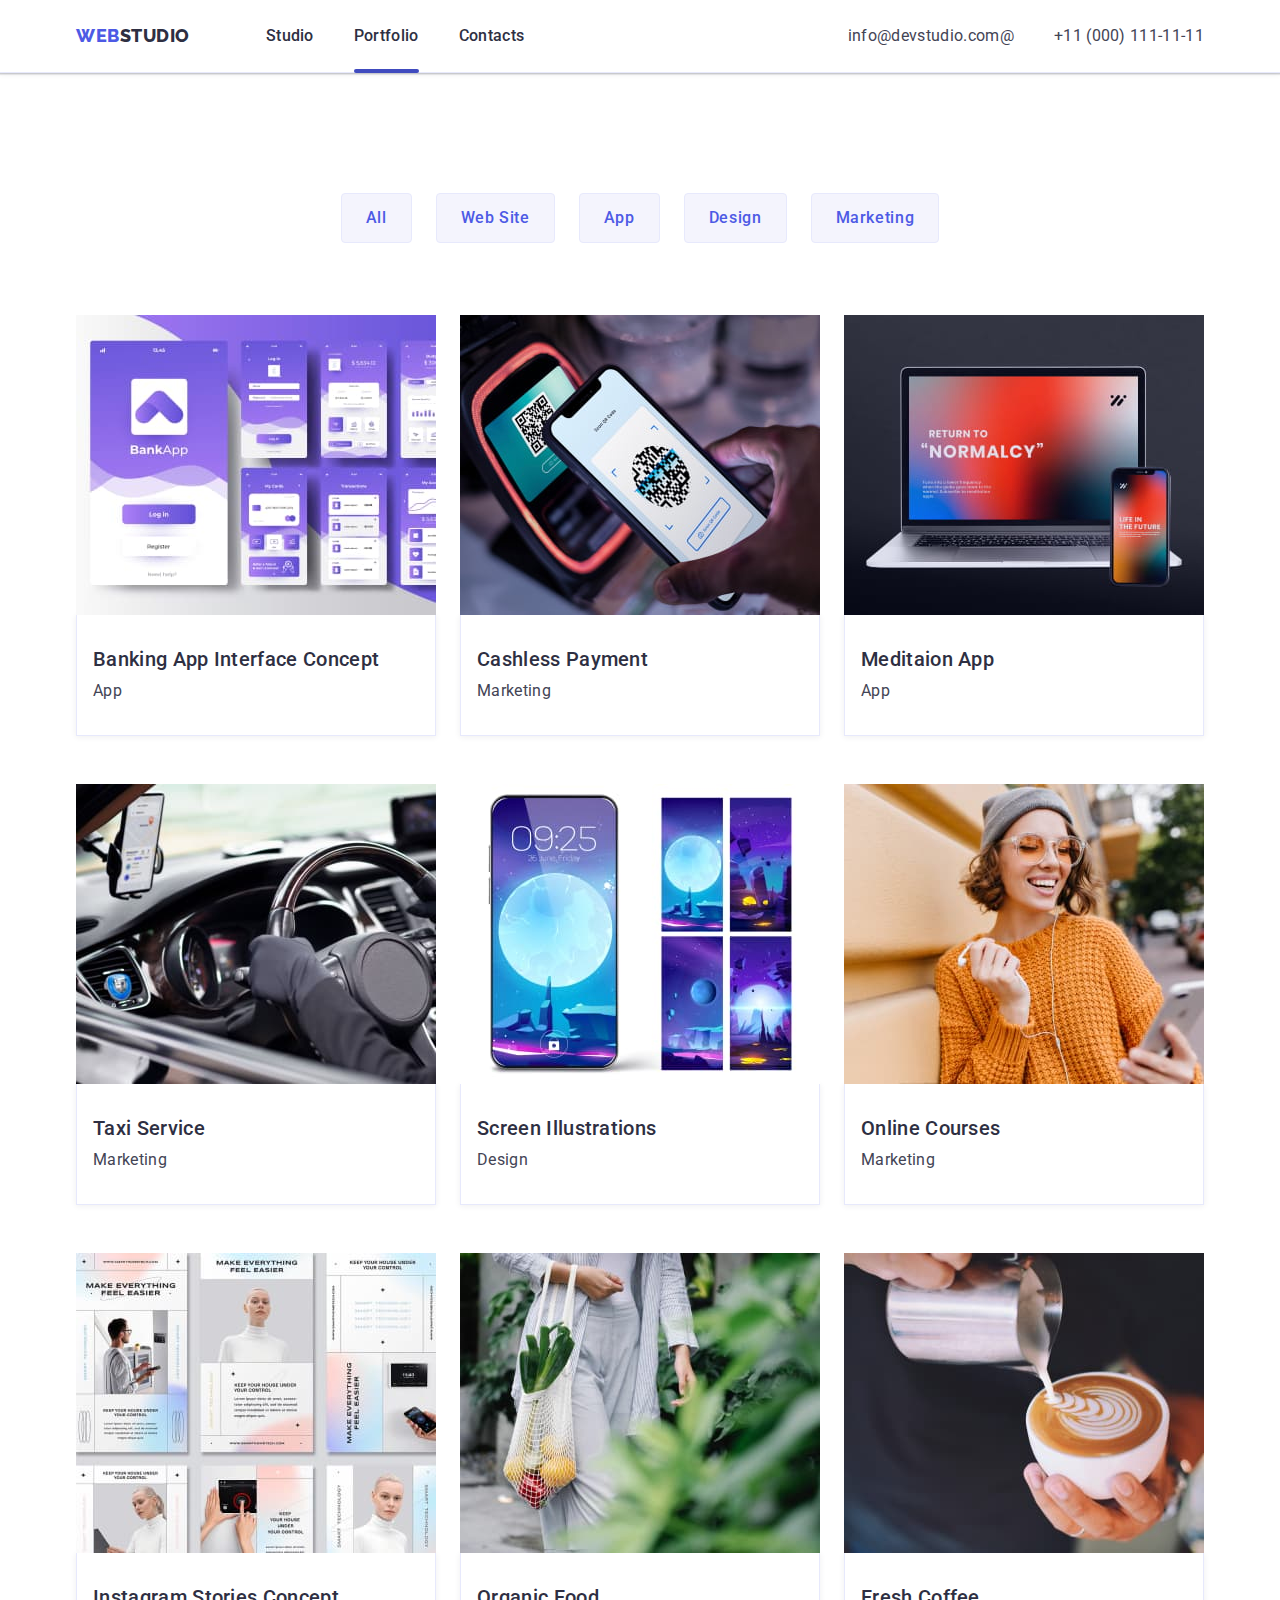
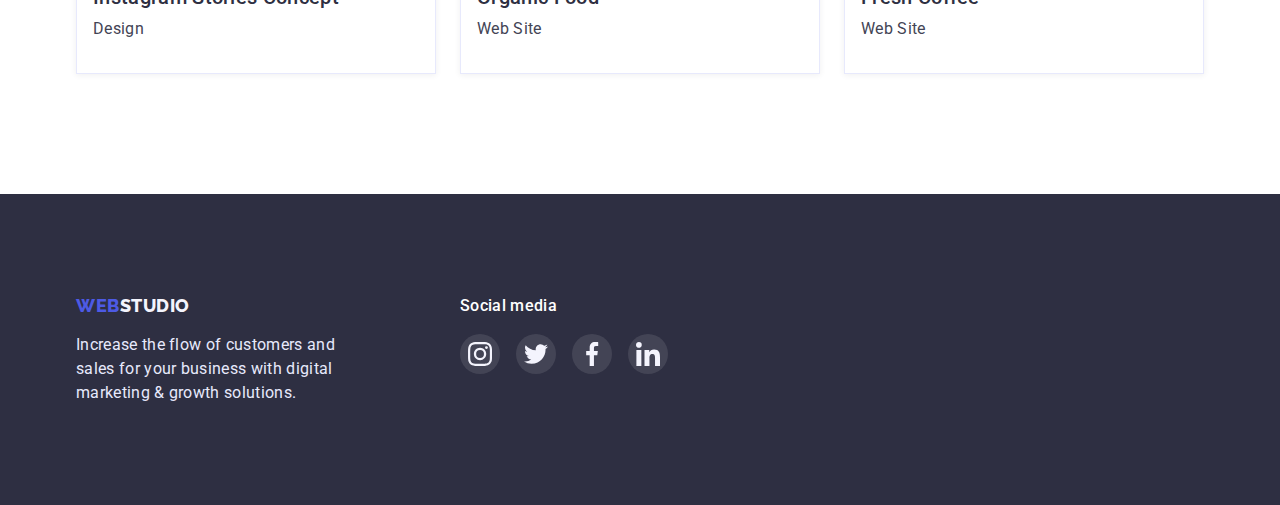
==== portfolio.html @ 5c41c697 "Initial commit" ====
<!DOCTYPE html>
<html lang="en">
<head>
    <meta charset="UTF-8">
    <meta http-equiv="X-UA-Compatible" content="IE=edge">
    <meta name="viewport" content="width=device-width, initial-scale=1.0">
    <title>Portfolio</title>
    <link rel="stylesheet" href="https://cdn.jsdelivr.net/npm/modern-normalize@1.1.0/modern-normalize.min.css">
    
    <link rel="preconnect" href="https://fonts.googleapis.com">
    <link rel="preconnect" href="https://fonts.gstatic.com" crossorigin>
    <link href="https://fonts.googleapis.com/css2?family=Raleway:wght@800&family=Roboto:wght@400;500;700;900&display=swap" rel="stylesheet">
    <link rel="stylesheet" href="./css/styles.css">
</head>
<body>
        <!-- =========header========= -->
        <header class="page-header portfolio-header">
            <div class="container  page-header-container">
              <a class="logo link" href="./index.html"><span class="span-logo">WEB</span>STUDIO</a>
              <nav class="nav">
                <ul class="menu list menu-list">
                  <li class="menu-item">
                    <a class="menu-link link" href="./index.html">Studio</a>
                  </li>
                  <li class="menu-item">
                    <a class="menu-link active-link link" href="./portfolio.html">Portfolio</a>
                  </li>
                  <li class="menu-item">
                    <a class="menu-link link" href="#">Contacts</a>
                  </li>
                </ul>
              </nav>
              <div class="contact-phone-email">
                <address class="address">
                  <ul class="contacts-list list">
                    <li class="contacts-item">
                      <a class="contact-phone-number link" href="mailto:info@devstudio.com@">info@devstudio.com@</a>
                    </li>
                    <li class="contacts-item">
                      <a class="contact-email-adress link" href="tel:110001111111">+11 (000) 111-11-11</a>
                    </li>
                  </ul>
                </address>
              </div>
            </div>
        </header>
        <!-- =========main-section========= -->
    <main>
        <section class="portfolio section">
            <div class="container">
                <h1 class="visually-hidden">Filter btn Active</h1>
                <ul class="portfolio-list-btn list">
                    <li class="portfolio-item-btn">
                        <button class="portfolio-btn" type="button">All</button>
                    </li>
                    <li class="portfolio-item-btn">
                        <button class="portfolio-btn" type="button">Web Site</button>   
                    </li>
                    <li class="portfolio-item-btn">
                        <button class="portfolio-btn" type="button">App</button>
                    </li>
                    <li class="portfolio-item-btn">
                        <button class="portfolio-btn" type="button">Design</button>
                    </li>
                    <li class="portfolio-item-btn">
                        <button  class="portfolio-btn" type="button">Marketing</button>
                    </li>
                </ul>
        <!--=========portfolio-list========= -->
                <ul class="portfolio-list-img list">
                    <li class="portfolio-item-img">
                        <a class="portfolio-link-img link" href="#">
                          <div class="portfolio-overlay-img">
                            <img class="portfolio-img" src="./images/rows-img/banking-app.jpg" alt="Banking application interface concept in light purple tones.">
                            <p class="overlay-portfolio">Lorem, ipsum dolor sit amet consectetur adipisicing elit. Expedita, suscipit!</p>
                          </div>
                            <div class="portfolio-title-text">
                                <h2 class="portfolio-title">Banking App Interface Concept</h2>
                                <p class="portfolio-text">App</p>
                            </div>
                        </a>
                    </li>
                    <li class="portfolio-item-img">
                        <a class="portfolio-link-img link" href="#">
                          <div class="portfolio-overlay-img">
                            <img class="portfolio-img" src="./images/rows-img/cashless-payment.jpg" alt="A person makes a non-cash payment">
                            <p class="overlay-portfolio">Lorem, ipsum dolor sit amet consectetur adipisicing elit. Expedita, suscipit!</p>
                          </div>
                            <div class="portfolio-title-text">
                                <h2 class="portfolio-title">Cashless Payment</h2>
                                <p class="portfolio-text">Marketing</p>
                            </div>
                        </a>
                    </li>
                    <li class="portfolio-item-img">
                        <a class="portfolio-link-img link" href="#">
                          <div class="portfolio-overlay-img">
                            <img class="portfolio-img" src="./images/rows-img/meditaion-app.jpg" alt="Meditation program page">
                            <p class="overlay-portfolio">Lorem, ipsum dolor sit amet consectetur adipisicing elit. Expedita, suscipit!</p>
                          </div>
                            <div class="portfolio-title-text">
                                <h2 class="portfolio-title">Meditaion App</h2>
                                <p class="portfolio-text">App</p>
                            </div>
                        </a>
                    </li>
                    <li class="portfolio-item-img">
                        <a class="portfolio-link-img link" href="#">
                          <div class="portfolio-overlay-img">
                            <img class="portfolio-img" src="./images/rows-img/taxi-service.jpg" alt="Interior of a taxi service car">
                            <p class="overlay-portfolio">Lorem, ipsum dolor sit amet consectetur adipisicing elit. Expedita, suscipit!</p>
                          </div>
                            <div class="portfolio-title-text">
                                <h2 class="portfolio-title">Taxi Service</h2>
                                <p class="portfolio-text">Marketing</p>
                            </div>
                        </a>
                    </li>
                    <li class="portfolio-item-img">
                        <a class="portfolio-link-img link" href="#">
                          <div class="portfolio-overlay-img">
                            <img class="portfolio-img" src="./images/rows-img/screen-illustrations.jpg" alt="Background for smartphone">
                            <p class="overlay-portfolio">Lorem ipsum dolor sit amet, consectetur adipisicing elit. Mollitia, voluptates.</p>
                          </div>
                            <div class="portfolio-title-text">
                                <h2 class="portfolio-title">Screen Illustrations</h2>
                                <p class="portfolio-text">Design</p>
                            </div>
                        </a>
                    </li>
                    <li class="portfolio-item-img">
                        <a class="portfolio-link-img link" href="#">
                          <div class="portfolio-overlay-img">
                            <img class="portfolio-img" src="./images/rows-img/online-courses.jpg" alt="A woman attends online courses while walking in the city">
                            <p class="overlay-portfolio">Lorem, ipsum dolor sit amet consectetur adipisicing elit. Expedita, suscipit!</p>
                          </div>
                            <div class="portfolio-title-text">
                                <h2 class="portfolio-title">Online Courses</h2>
                                <p class="portfolio-text">Marketing</p>
                            </div>
                        </a>
                    </li>
                    <li class="portfolio-item-img">
                        <a class="portfolio-link-img link" href="#">
                          <div class="portfolio-overlay-img">
                            <img class="portfolio-img" src="./images/rows-img/instagram-stories.jpg" alt="The concept of Instagram stories in light colors.">
                            <p class="overlay-portfolio">Lorem, ipsum dolor sit amet consectetur adipisicing elit. Expedita, suscipit!</p>
                          </div>
                            <div class="portfolio-title-text">
                                <h2 class="portfolio-title">Instagram Stories Concept</h2>
                                <p class="portfolio-text">Design</p>
                            </div>
                        </a>
                    </li>
                    <li class="portfolio-item-img">
                        <a class="portfolio-link-img link" href="#">
                          <div class="portfolio-overlay-img">
                            <img class="portfolio-img" src="./images/rows-img/organic-food.jpg" alt="Organic products such as lemon, pepper, celery">
                            <p class="overlay-portfolio">Lorem, ipsum dolor sit amet consectetur adipisicing elit. Expedita, suscipit!</p>
                          </div>
                            <div class="portfolio-title-text">
                                <h2 class="portfolio-title">Organic Food</h2>
                                <p class="portfolio-text">Web Site</p>
                            </div>
                        </a>
                    </li>
                    <li class="portfolio-item-img">
                        <a class="portfolio-link-img link" href="#">
                          <div class="portfolio-overlay-img">
                            <img class="portfolio-img" src="./images/rows-img/fresh-coffee.jpg" alt="The establishment serves fresh coffee with a picture">
                            <p class="overlay-portfolio">Lorem, ipsum dolor sit amet consectetur adipisicing elit. Expedita, suscipit!</p>
                          </div>
                            <div class="portfolio-title-text">
                              <h2 class="portfolio-title">Fresh Coffee</h2>
                              <p class="portfolio-text">Web Site</p>
                           </div>
                        </a>
                    </li>
                </ul>
            </div>
        </section>
    </main>
        <!-- =========footer========= -->
        <footer class="page-footer">
            <div class="page-footer-container container">
                <div class="footer-text-logo">
                  <a class="logo-footer-link logo link" href="./index.html"><span class="span-logo">WEB</span>STUDIO</a>
                  <p class="footer-text">Increase the flow of customers and sales for your business with digital marketing & growth solutions.</p>
                </div>
                <div class="footer-media">
                  <p class="footer-text-media">Social media</p>
                  <ul class="footer-list-media list">
                    <li class="footer-media-icon">
                      <a class="link footer-link-svg" href="">
                        <svg class="footer-svg">
                          <use class="use-icon" href="./images/icons.svg#icon-instagram"></use>
                        </svg>
                      </a>
                    </li>
                    <li class="footer-media-icon">
                      <a class="link footer-link-svg" href="">
                        <svg class="footer-svg">
                          <use href="./images/icons.svg#icon-twitter"></use>
                        </svg>
                      </a>
                    </li>
                    <li class="footer-media-icon">
                      <a class="link footer-link-svg" href="">
                        <svg class="footer-svg">
                          <use href="./images/icons.svg#icon-facebook"></use>
                        </svg>
                      </a>
                    </li>
                    <li class="footer-media-icon">
                      <a class="link footer-link-svg" href="">
                        <svg class="footer-svg">
                          <use href="./images/icons.svg#icon-linkedin"></use>
                        </svg>
                      </a>
                    </li>
                  </ul>
                </div>
              </div>
          </footer>
</body>
</html>
---- css/styles.css ----
body {
    font-family: 'Roboto', sans-serif;
    letter-spacing: 0.02em;
    color: var(--main-color);
}
:root {
    --main-color:#434455;
    --main-dark-color:#2E2F42;
    --main-light-color:#F4F4FD;
    --color-hover-effect:#404BBF;
    --main-blue-color: #4D5AE5;
    --main-white-color: #FFFFFF;
    --main-silvery-color: #E7E9FC;
    --mini-gray-text: #8E8F99;
    --transition: 250ms cubic-bezier(0.4, 0, 0.2, 1);
}
/* =========General========= */
/* =========General========= */
h1,h2,h3,h4,p {
    margin-top: 0;
    margin-bottom: 0;
}
ul {
    margin-top: 0;
    margin-bottom: 0;
    padding-left: 0;
}
img {
    display: block;
    max-width: 100%;
    height: auto;
}
button {
    cursor: pointer;
}

.list {
    list-style: none;
}
.link {
    text-decoration: none;
}
.container {
    width: 1158px;
    margin-left: auto;
    margin-right: auto;
    padding-left: 15px;
    padding-right: 15px;
}
.visually-hidden {
    position: absolute;
    width: 1px;
    height: 1px;
    margin: -1px;
    border: 0;
    padding: 0;
    
    white-space: nowrap;
    clip-path: inset(100%);
    clip: rect(0 0 0 0);
    overflow: hidden;
}
.section {
    padding-top: 120px;
    padding-bottom: 120px;
}
.social-networks {
    display: inline-block;
    width: 16px;
    height: 16px;
}
/* =========header-section========= */
.page-header {
    align-items: center;
    padding-top: 24px;
    padding-bottom: 24px;
    border-bottom: 1px solid var(--main-silvery-color);
}
.portfolio-header {
    box-shadow: 0px 2px 1px rgba(46, 47, 66, 0.08), 0px 1px 1px rgba(46, 47, 66, 0.16), 0px 1px 6px rgba(46, 47, 66, 0.08);
}
.page-header-container {
    display: flex;
}
.menu-list {
    display: flex;
    gap: 40px;  
}
.contacts-list {
    display: flex;
    gap: 40px;
}

.logo {
    font-family: 'Raleway', sans-serif;
    font-weight: 800;
    font-size: 18px;
    line-height: 1.3;
    letter-spacing: 0.03em;
    text-transform: uppercase;
    color: var(--main-dark-color);
    margin-right: 76px;
}
.span-logo {
    color: var(--main-blue-color);
}
.menu-link {
    font-weight: 500;
    font-size: 16px;
    line-height: 1.5;
    color: var(--main-dark-color);
    transition: color var(--transition);
    position: relative;
}
.menu-link:hover,
.menu-link:focus {
    color: var(--color-hover-effect);
}

/* =========contacts-number========= */
/* =========contacts-email========= */
.contact-phone-email {
    margin-left: auto;
}
.contact-phone-number {
    font-style: normal;
    font-size: 16px;
    line-height: 1.5;
    color: var(--main-color);
    transition: color var(--transition);
}
.contact-phone-number:hover,
.contact-phone-number:focus {
    color: var(--color-hover-effect);
}

.contact-email-adress {
    font-style: normal;
    font-size: 16px;
    line-height: 1.5;
    color: var(--main-color);
    transition: color var(--transition);
}
.contact-email-adress:hover,
.contact-email-adress:focus {
    color: var(--color-hover-effect);
}
.active-link::after {
    content: "";
    position: absolute;
    display: block;
    top: 43px;
    width: 100%;
    height: 4px;
    background-color: var(--color-hover-effect);
    border-radius: 2px;
}
/* =========hero-section========= */
.hero {
    max-width: 1440px;
    background-color: rgba(46, 47, 66, 0.7);
    text-align: center;
    padding-top: 188px;
    padding-bottom: 188px;
    background-image: linear-gradient(rgba(46, 47, 66, 0.7), rgba(46, 47, 66, 0.7)), url("../images/hero/people-office\ .jpg");
    background-repeat: no-repeat;
    background-size: cover;
    margin: 0 auto;
}
.main-title {
    font-weight: 700;
    font-size: 56px;
    line-height: 1.07;
    color: var(--main-white-color);
    margin-bottom: 48px;
}
.main-button {
    font-weight: 500;
    font-size: 16px;
    line-height: 1.5;
    letter-spacing: 0.04em;
    color: var(--main-white-color);
    background: var(--main-blue-color);
    
    padding-top: 16px;
    padding-bottom: 16px;
    padding-right: 32px;
    padding-left: 32px;

    border-radius: 4px;
    border: none;

    transition: background-color var(--transition) ;
}
.main-button:hover,
.main-button:focus {
    background-color: var(--color-hover-effect);
}

/* =========goal-section========= */
.goal-list {
    display: flex;
    flex-wrap: wrap;
    gap: 24px;
}
.goal-item {
    flex-basis: calc((100% - 72px) / 4);
}
.goal-icon {
    background-color: var(--main-light-color);
    padding-top: 24px;
    padding-bottom: 24px;
    padding-right: 100px;
    padding-left: 100px;
    margin-bottom: 8px;
    border-radius: 4px;
}
.goal-svg {
    width: 64px;
    height: 64px;
}
.goal-title {
    font-weight: 500;
    font-size: 20px;
    line-height: 1.2;
    color: var(--main-dark-color);
    margin-bottom: 8px;
}
.goal-text {
    font-size: 16px;
    line-height: 1.5;
}
/* =========services-section========= */
.services {
    text-align: center;
    padding-top: 0;
}
.services-title {
    font-weight: 700;
    font-size: 36px;
    line-height: 1.1;
    color: var(--main-dark-color);
    margin-bottom: 72px;
}
.services-list {
    display: flex;
    justify-content: space-between;
}
.services-item {
    flex-basis: calc((100% - 48px) / 3);
    border: 1px solid var(--main-silvery-color);
}   

/* =========team-section========= */
.team {
    text-align: center;
    background: var(--main-light-color);
}
.team-title {
    font-weight: 700;
    font-size: 36px;
    line-height: 40px;
    color: var(--main-dark-color);
    margin-bottom: 72px;
}
.team-list {
    display: flex;
    flex-wrap: wrap;
    gap: 24px;
}
.team-item {
    box-shadow: 0px 1px 6px rgba(46, 47, 66, 0.08), 0px 1px 1px rgba(46, 47, 66, 0.16), 0px 2px 1px rgba(46, 47, 66, 0.08);
    border-radius: 0px 0px 4px 4px;
    background: var(--main-white-color);
    flex-basis: calc((100% - 72px) / 4);
}
.team-name-text {
    padding: 32px 16px;
}
.team-name {
    font-weight: 500;
    font-size: 20px;
    line-height: 1.2;
    color: var(--main-dark-color);
    margin-bottom: 8px;
}
.team-text {
    font-size: 16px;
    line-height: 1.5;
    color: var(--main-color);
    margin-bottom: 8px;
}
.team-list-icon {
    display: flex;
    column-gap: 24px;
}
.link-svg {
    display: flex;
    background: #4D5AE5;
    width: 40px;
    height: 40px;
    border-radius: 50%;
    justify-content: center;
    align-items: center;

    transition: background-color var(--transition);
}
.link-svg:hover,
.link-svg:focus {
    background-color: var(--color-hover-effect)
}
/* =========customers-section========= */
.customers-title {
    font-weight: 700;
    font-size: 36px;
    line-height: 1.1;
    text-align: center;
    color: var(--main-dark-color);
    margin-bottom: 72px;
}
.customers-list {
    display: flex;
    gap: 24px;    
}
.customers-svg {
    width: 102px;
    height: 56px;
    fill: currentColor;   
}
.customers-link {
    border: 1px solid #8E8F99;
    border-radius: 4px;
    display: flex;
    justify-content: center;
    align-items: center;
    width: 168px;
    height: 88px; 
    color: #8E8F99 ;

    transition: border-color var(--transition);
    transition: color var(--transition);
}

.customers-link:hover,
.customers-link:focus {
    border-color: var(--color-hover-effect);
    color: var(--color-hover-effect);
}
/* =========customers-section========= */

/* =========footer========= */
.page-footer-container {
    display: flex;
}
.page-footer {
    background: var(--main-dark-color);
    color: var(--main-light-color);
    padding-top: 100px;
    padding-bottom: 100px;
}
.logo-footer-link {
    display: inline-block;
    color: var(--main-light-color);
    margin-bottom: 16px;
}
.footer-text-logo {
    max-width: 264px;
}
.footer-text {
    font-size: 16px;
    line-height: 1.5;
    color: var(--main-silvery-color);
}
.footer-media {
    margin-left: 120px;
}
.footer-text-media {
font-weight: 500;
font-size: 16px;
line-height: 1.5;
color: var(--main-white-color);
margin-bottom: 16px;
}
.footer-list-media {
    display: flex;
    gap: 16px;
}
.footer-svg {
    width: 24px;
    height: 24px;
}
.footer-link-svg {
    display: flex;
    background: rgba(255, 255, 255, 0.1);
    width: 40px;
    height: 40px;
    border-radius: 50%;
    justify-content: center;
    align-items: center;

    transition: background-color var(--transition);
}
.footer-link-svg:hover,
.footer-link-svg:focus {
    background-color: #31D0AA;
}

.footer-subscribe {
    margin-left: 80px;
}
.footer-subscribe-text {
    display: block;
    font-weight: 500;
    font-size: 16px;
    line-height: 1.5;
    color: var(--main-white-color);
    margin-bottom: 16px;
}
.footer-wrapper {
    display: flex;
    align-items: center;
    gap: 24px;
}
.subscribe-email-user {
    border: 1px solid rgba(255, 255, 255, 0.3);
    filter: drop-shadow(0px 4px 4px rgba(0, 0, 0, 0.15));
    background-color: transparent;
    border-radius: 4px;
    padding: 8px 0 8px 16px;
    height: 40px;
    width: 264px;
    color: var(--main-white-color);
}
.subscribe-btn {
    display: flex;
    flex-direction: row;
    justify-content: center;
    align-self: end;
    max-height: 40px;
    gap: 16px;
    padding: 8px 24px;
    background: var(--main-blue-color);
    border-color: var(--main-blue-color);
    border-radius: 4px;
    color: var(--main-white-color);
    transition: background-color var(--transition), box-shadow var(--transition), border-color var(--transition);
}
.subscribe-btn:is(:hover, :focus) {
    background-color: var(--color-hover-effect);
    box-shadow: 0px 4px 4px rgb(0 0 0 / 15%);
    border-color: var(--color-hover-effect);
}
.subscribe-svg {
    height: 24px;
    width: 24px;
    fill: var(--main-white-color);
}
/* //=========footer=========// */

/* =========porfolio-section========= */
/* =========porfolio-section-btn========= */
.portfolio-list-btn {
    margin-bottom: 72px;
    display: flex;
    justify-content: center;
    gap: 24px;
}
.portfolio-btn {
    font-family: 'Roboto', sans-serif;
    font-weight: 500;
    font-size: 16px;
    line-height: 1.5;
    letter-spacing: 0.04em;
    color: var(--main-blue-color);
    padding: 12px 24px;
    background: var(--main-light-color);
    border: 1px solid var(--main-silvery-color);
    border-radius: 4px;  
    
    transition: backgraund-color var(--transition), color var(--transition),
    box-shadow var(--transition), border-radius var(--transition), border var(--transition);
}
.portfolio-btn:hover,
.portfolio-btn:focus {
    background-color: var(--color-hover-effect);
    color: var(--main-white-color);
    box-shadow: 0px 3px 1px rgba(0, 0, 0, 0.1), 0px 2px 1px rgba(0, 0, 0, 0.08), 0px 2px 2px rgba(0, 0, 0, 0.12);
    border-radius: 4px;
    border: 1px solid var(--color-hover-effect);
}

/* =========porfolio-img========= */
.portfolio-list-img {
    display: flex;
    flex-wrap: wrap;
    column-gap: 24px;
    row-gap: 48px;
}
.portfolio-item-img {
    flex-basis: calc((100% - 48px) / 3);
}
.portfolio-link-img {
    display: block;
    transition: box-shadow var(--transition);
}
.portfolio-link-img:hover,
.portfolio-link-img:focus {
    box-shadow: 0px 1px 6px rgba(46, 47, 66, 0.08), 0px 1px 1px rgba(46, 47, 66, 0.16), 0px 2px 1px rgba(46, 47, 66, 0.08);
 }
.portfolio-title-text {
    border: 1px solid var(--main-silvery-color);
    padding: 32px 16px;
    border-top: none;
    box-shadow: 0px 1px 6px rgba(46, 47, 66, 0.08);
}
.portfolio-title {
    font-weight: 500;
    font-size: 20px;
    line-height: 1.2;
    color: var(--main-dark-color);
    margin-bottom: 8px;
}
.portfolio-text {
    font-weight: 400;
    font-size: 16px;
    line-height: 1.5; 
    color: var(--main-color);
}
.portfolio-overlay-img {
    position: relative;
    overflow: hidden;
}
.overlay-portfolio { 
    font-weight: 400;
    font-size: 16px;
    line-height: 1.5;
    color: var(--main-light-color);
    background-color: var(--main-blue-color);

    position: absolute;
    left: 0;
    top: 0;
    width: 100%;
    height: 100%;
    padding: 40px 32px;
    overflow: auto;
    transform: translate(0, 100%);
    transition: transform var(--transition);
}
.portfolio-link-img:hover .overlay-portfolio,
.portfolio-link-img:focus .overlay-portfolio {
    transform: translate(0, 0);
}
/* =========/porfolio-section========= */


/* =========modal-window========= */
.backdrop {
    position: fixed;
    top: 0;
    left: 0;
    z-index: 100;
    width: 100%;
    height: 100%;
    background-color: rgba(46, 47, 66, 0.4);
    transition: opacity var(--transition), visibility var(--transition);
}
.backdrop.is-hidden {
    opacity: 0;
    visibility: hidden;
    pointer-events: none;
}
.is-hidden.backdrop .modal {
    opacity: 0;
    transform: translate(-50%, -50%) scale(2);
}
.modal {
    position: absolute;
    top: 50%;
    left: 50%;
    transform: translate(-50%, -50%) scale(1);
    padding: 72px 24px 24px 24px;
    width: 408px;
    height: 576px;
    background-color: #fcfcfc;
    box-shadow: 0px 1px 1px rgb(0 0 0 / 14%), 0px 1px 3px rgb(0 0 0 / 12%), 0px 2px 1px rgb(0 0 0 / 20%);
    transition: transform var(--transition), opacity var(--transition);
}
.modal-close-btn {
    position: absolute;
    top: 24px;
    right: 24px;
    border-radius: 50%;
    height: 24px;
    width: 24px;
    border: 1px solid rgba(0, 0, 0, 0.1);
    background-color: #e7e9fc;
    display: flex;
    justify-content: center;
    align-items: center;
    transition: background-color var(--transition);
}
.modal-close-btn-svg {
    height: 8px;
    width: 8px;
    transition: fill var(--transition);
}
.modal-close-btn:hover,
.modal-close-btn:focus {
    background-color: var(--color-hover-effect);
}
.modal-close-btn:hover .modal-close-btn-svg,
.modal-close-btn:focus .modal-close-btn-svg {
    fill: var(--main-white-color);
}
.modal-form {
    display: flex;
    flex-direction: column;
}
.modal-title {
    font-family: "Roboto";
    font-style: normal;
    font-weight: 500;
    font-size: 16px;
    line-height: 1.5;
    text-align: center;
    color: var(--main-dark-color);
    margin-bottom: 16px;
}
.modal-label {
    display: block;
    margin-bottom: 8px;
}
.label-title {
    display: block;
    font-size: 12px;
    line-height: calc(16 / 12);
    letter-spacing: 0.04em;
    color: var(--mini-gray-text);
    margin-bottom: 4px;
}
.modal-input-wrapper {
    position: relative;
}
.modal-input {
    width: 100%;
    padding-left: 38px;
    padding-top: 8px;
    padding-bottom: 8px;
    border: 1px solid rgba(33, 33, 33, 0.2);
    border-radius: 4px;
    outline: none;
    transition: border-color var(--transition);
}
.modal-input:focus {
    border-color: var(--main-blue-color);
}
.modal-input-svg {
    position: absolute;
    top: 50%;
    left: 16px;
    transform: translateY(-50%);
    width: 18px;
    height: 18px;
    fill: var(--main-dark-color);
    transition: fill var(--transition);
}
.modal-input:focus + .modal-input-svg {
    fill: var(--main-blue-color)
}
.modal-label-comment {
    display: block;
    margin-bottom: 16px;
}
.user-message {
    width: 360px;
    height: 120px;
    resize: none;
    border: 1px solid rgba(33, 33, 33, 0.2);
    border-radius: 4px;
    padding: 8px 16px;
    outline: none;
    transition: border-color var(--transition);
}
.user-message:focus {
    border-color: var(--main-blue-color);
}
.visually-hidden {
    position: absolute;
    white-space: nowrap;
    width: 1px;
    height: 1px;
    overflow: hidden;
    border: 0;
    padding: 0;
    clip: rect(0 0 0 0);
    clip-path: inset(50%);
    margin: -1px;
}
.label-check {
    position: relative;
    display: flex;
    justify-content: center;
    margin-bottom: 24px;
    font-size: 12px;
    line-height: 16px;
    letter-spacing: 0.04em;
    color: #757575;
}
.label-check::before {
    content: "";
    position: absolute;
    left: 0;
    top: 0;
    background-image: url(../images/vector.svg);
    background-position: 50% 50%;
    background-repeat: no-repeat;
    background-size: 10px 8px;
    height: 16px;
    width: 16px;
    border: 1.25px solid var(--main-dark-color);
    border-radius: 2px;
    transition: background-color var(--transition);
}
.modal-check:checked + .label-check::before {
    border: 1.25px solid var(--color-hover-effect);
    background-color: var(--color-hover-effect);
}
.modal-submit-btn {
    padding: 16px 32px;
    background: var(--main-blue-color);
    border-color: var(--main-blue-color);
    border-radius: 4px;
    color: var(--main-white-color);
    min-width: 169px;
    text-align: center;
    align-self: center;
    transition: background-color var(--transition), box-shadow var(--transition);
}
.modal-submit-btn:is(:hover, :focus) {
    background-color: var(--color-hover-effect);
    box-shadow: 0px 4px 4px rgb(0 0 0 / 15%);
}
/* =========//modal-window=========// */
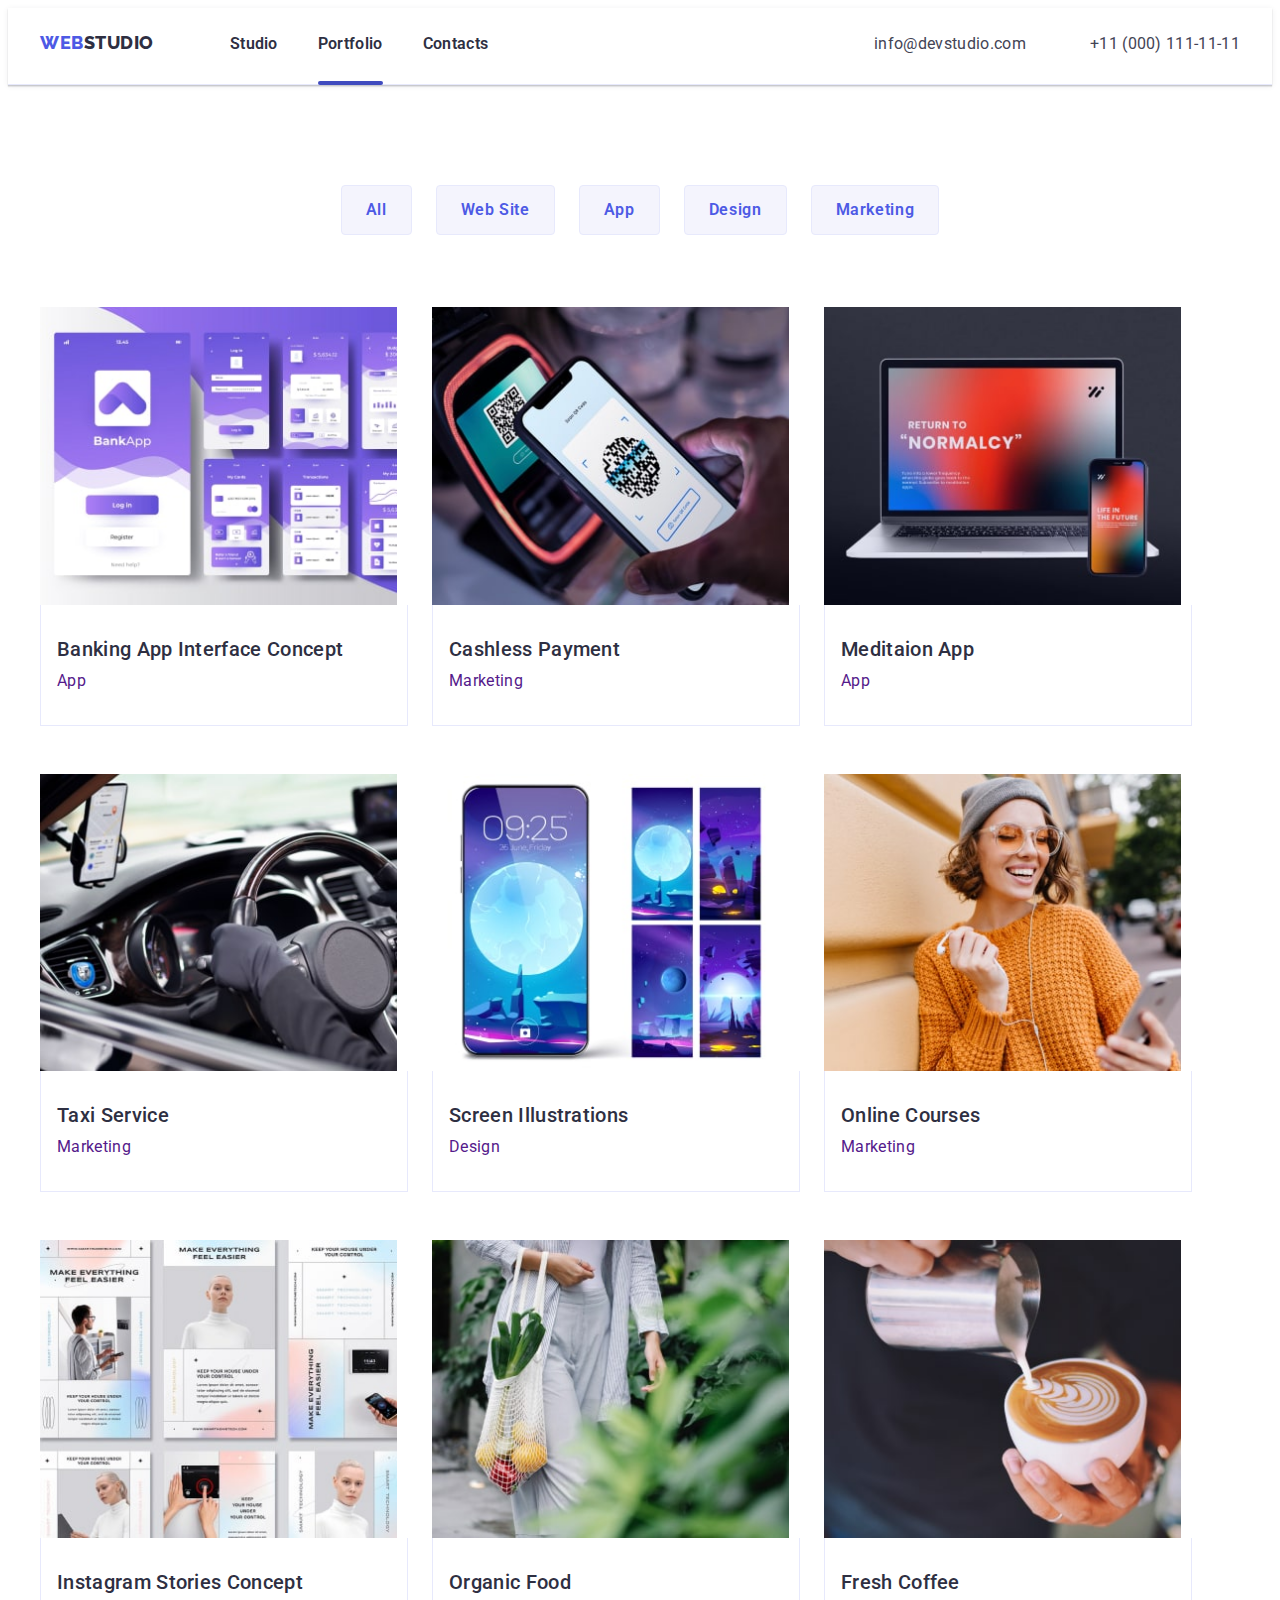
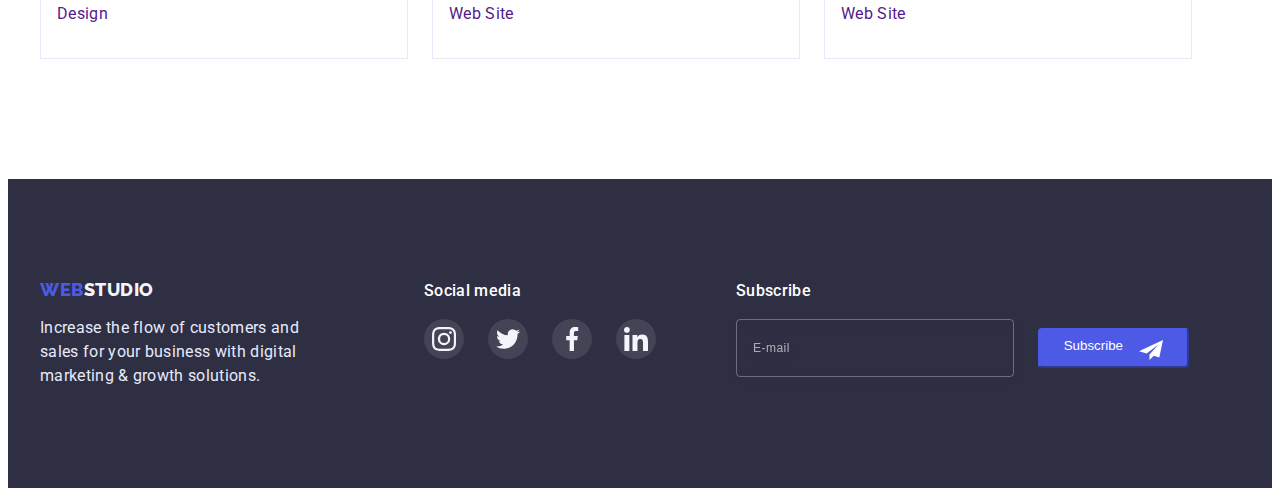
==== commit def1d195: "HW-7" ====
--- a/portfolio.html
+++ b/portfolio.html
@@ -1,226 +1,467 @@
 <!DOCTYPE html>
 <html lang="en">
-<head>
-    <meta charset="UTF-8">
-    <meta http-equiv="X-UA-Compatible" content="IE=edge">
-    <meta name="viewport" content="width=device-width, initial-scale=1.0">
+  <head>
+    <meta charset="UTF-8" />
+    <meta http-equiv="X-UA-Compatible" content="IE=edge" />
+    <meta name="viewport" content="width=device-width, initial-scale=1.0" />
     <title>Portfolio</title>
-    <link rel="stylesheet" href="https://cdn.jsdelivr.net/npm/modern-normalize@1.1.0/modern-normalize.min.css">
-    
-    <link rel="preconnect" href="https://fonts.googleapis.com">
-    <link rel="preconnect" href="https://fonts.gstatic.com" crossorigin>
-    <link href="https://fonts.googleapis.com/css2?family=Raleway:wght@800&family=Roboto:wght@400;500;700;900&display=swap" rel="stylesheet">
-    <link rel="stylesheet" href="./css/styles.css">
-</head>
-<body>
-        <!-- =========header========= -->
-        <header class="page-header portfolio-header">
-            <div class="container  page-header-container">
-              <a class="logo link" href="./index.html"><span class="span-logo">WEB</span>STUDIO</a>
-              <nav class="nav">
-                <ul class="menu list menu-list">
-                  <li class="menu-item">
-                    <a class="menu-link link" href="./index.html">Studio</a>
-                  </li>
-                  <li class="menu-item">
-                    <a class="menu-link active-link link" href="./portfolio.html">Portfolio</a>
-                  </li>
-                  <li class="menu-item">
-                    <a class="menu-link link" href="#">Contacts</a>
-                  </li>
-                </ul>
-              </nav>
-              <div class="contact-phone-email">
-                <address class="address">
-                  <ul class="contacts-list list">
-                    <li class="contacts-item">
-                      <a class="contact-phone-number link" href="mailto:info@devstudio.com@">info@devstudio.com@</a>
-                    </li>
-                    <li class="contacts-item">
-                      <a class="contact-email-adress link" href="tel:110001111111">+11 (000) 111-11-11</a>
-                    </li>
-                  </ul>
-                </address>
-              </div>
-            </div>
-        </header>
-        <!-- =========main-section========= -->
+    <link rel="preconnect" href="https://fonts.googleapis.com" />
+    <link rel="preconnect" href="https://fonts.gstatic.com" crossorigin />
+    <link
+      href="https://fonts.googleapis.com/css2?family=Raleway:wght@800&family=Roboto:wght@400;500;700;900&display=swap"
+      rel="stylesheet"
+    />
+    <link
+      rel="stylesheet"
+      href="https://cdnjs.cloudflare.com/ajax/libs/modern-normalize/1.1.0/modern-normalize.min.css"
+      integrity="sha512-wpPYUAdjBVSE4KJnH1VR1HeZfpl1ub8YT/NKx4PuQ5NmX2tKuGu6U/JRp5y+Y8XG2tV+wKQpNHVUX03MfMFn9Q=="
+      crossorigin="anonymous"
+      referrerpolicy="no-referrer"
+    />
+    <link rel="stylesheet" href="css/styles.css" />
+  </head>
+
+  <body>
+    <!-- ========================HEADER==================== -->
+
+    <header class="header">
+      <div class="container header-container">
+        <nav class="nav-menu">
+          <a href="./index.html" class="logo link"
+            ><span class="accent">Web</span>Studio</a
+          >
+          <ul class="menu list">
+            <li class="menu-item">
+              <a href="./index.html" class="menu-item-link link">Studio</a>
+            </li>
+            <li class="menu-item">
+              <a href="./portfolio.html" class="menu-item-link active-page link"
+                >Portfolio</a
+              >
+            </li>
+            <li class="menu-item">
+              <a href="#" class="menu-item-link link">Contacts</a>
+            </li>
+          </ul>
+        </nav>
+        <!-- ========================MOBILE-MENU==================== -->
+        <div class="menu-container js-menu-container" id="mobile-menu">
+          <button
+            class="mobile-btn-modal-close js-close-menu"
+            aria-expanded="false"
+            aria-controls="mobile-menu"
+            type="button"
+          >
+            <svg class="svg-close">
+              <use href="./images/icons.svg#icon-close"></use>
+            </svg>
+          </button>
+          <div class="mobile-menu-window">
+            <ul class="mobile-menu-list list">
+              <li class="menu-item">
+                <a
+                  href="./index.html"
+                  class="mobile-menu-item-link  link"
+                  >Studio</a
+                >
+              </li>
+              <li class="menu-item">
+                <a href="./portfolio.html" class="mobile-menu-item-link mobile-active-pages link"
+                  >Portfolio</a
+                >
+              </li>
+              <li class="menu-item">
+                <a href="#" class="mobile-menu-item-link link">Contacts</a>
+              </li>
+            </ul>
+            <address class="mobile-address">
+              <ul class="contact list">
+                <li class="contact-item">
+                  <a href="tel:+110001111111" class="contact-item-number link"
+                    >+11 (000) 111-11-11</a
+                  >
+                </li>
+                <li class="contact-item">
+                  <a
+                    href="mailto:info@devstudio.com"
+                    class="contact-item-mail link"
+                    >info@devstudio.com</a
+                  >
+                </li>
+              </ul>
+              <ul class="list mobile-list-icon">
+                <li>
+                  <a href="#" class="icon-container">
+                    <svg width="24" height="24">
+                      <use href="./images/icons.svg#icon-instagram"></use>
+                    </svg>
+                  </a>
+                </li>
+                <li>
+                  <a href="#" class="icon-container">
+                    <svg width="24" height="24">
+                      <use href="./images/icons.svg#icon-twitter"></use>
+                    </svg>
+                  </a>
+                </li>
+                <li>
+                  <a href="#" class="icon-container">
+                    <svg width="24" height="24">
+                      <use href="./images/icons.svg#icon-facebook"></use>
+                    </svg>
+                  </a>
+                </li>
+                <li>
+                  <a href="#" class="icon-container">
+                    <svg width="24" height="24">
+                      <use href="./images/icons.svg#icon-linkedin"></use>
+                    </svg>
+                  </a>
+                </li>
+              </ul>
+            </address>
+          </div>
+        </div>
+        <!-- ========================/MOBILE-MENU==================== -->
+
+        <button type="button" class="header-burger-btn js-open-menu">
+          <svg class="header-burger-btn-svg" height="32" width="32">
+            <use href="./images/icons.svg#icon-menu"></use>
+          </svg>
+        </button>
+        <address class="address">
+          <ul class="contact list">
+            <li class="contact-item">
+              <a href="mailto:info@devstudio.com" class="contact-item-link link"
+                >info@devstudio.com</a
+              >
+            </li>
+            <li class="contact-item">
+              <a href="tel:+110001111111" class="contact-item-link link"
+                >+11 (000) 111-11-11</a
+              >
+            </li>
+          </ul>
+        </address>
+      </div>
+    </header>
+    <!-- ========================/HEADER==================== -->
+
     <main>
-        <section class="portfolio section">
-            <div class="container">
-                <h1 class="visually-hidden">Filter btn Active</h1>
-                <ul class="portfolio-list-btn list">
-                    <li class="portfolio-item-btn">
-                        <button class="portfolio-btn" type="button">All</button>
-                    </li>
-                    <li class="portfolio-item-btn">
-                        <button class="portfolio-btn" type="button">Web Site</button>   
-                    </li>
-                    <li class="portfolio-item-btn">
-                        <button class="portfolio-btn" type="button">App</button>
-                    </li>
-                    <li class="portfolio-item-btn">
-                        <button class="portfolio-btn" type="button">Design</button>
-                    </li>
-                    <li class="portfolio-item-btn">
-                        <button  class="portfolio-btn" type="button">Marketing</button>
-                    </li>
-                </ul>
-        <!--=========portfolio-list========= -->
-                <ul class="portfolio-list-img list">
-                    <li class="portfolio-item-img">
-                        <a class="portfolio-link-img link" href="#">
-                          <div class="portfolio-overlay-img">
-                            <img class="portfolio-img" src="./images/rows-img/banking-app.jpg" alt="Banking application interface concept in light purple tones.">
-                            <p class="overlay-portfolio">Lorem, ipsum dolor sit amet consectetur adipisicing elit. Expedita, suscipit!</p>
-                          </div>
-                            <div class="portfolio-title-text">
-                                <h2 class="portfolio-title">Banking App Interface Concept</h2>
-                                <p class="portfolio-text">App</p>
-                            </div>
-                        </a>
-                    </li>
-                    <li class="portfolio-item-img">
-                        <a class="portfolio-link-img link" href="#">
-                          <div class="portfolio-overlay-img">
-                            <img class="portfolio-img" src="./images/rows-img/cashless-payment.jpg" alt="A person makes a non-cash payment">
-                            <p class="overlay-portfolio">Lorem, ipsum dolor sit amet consectetur adipisicing elit. Expedita, suscipit!</p>
-                          </div>
-                            <div class="portfolio-title-text">
-                                <h2 class="portfolio-title">Cashless Payment</h2>
-                                <p class="portfolio-text">Marketing</p>
-                            </div>
-                        </a>
-                    </li>
-                    <li class="portfolio-item-img">
-                        <a class="portfolio-link-img link" href="#">
-                          <div class="portfolio-overlay-img">
-                            <img class="portfolio-img" src="./images/rows-img/meditaion-app.jpg" alt="Meditation program page">
-                            <p class="overlay-portfolio">Lorem, ipsum dolor sit amet consectetur adipisicing elit. Expedita, suscipit!</p>
-                          </div>
-                            <div class="portfolio-title-text">
-                                <h2 class="portfolio-title">Meditaion App</h2>
-                                <p class="portfolio-text">App</p>
-                            </div>
-                        </a>
-                    </li>
-                    <li class="portfolio-item-img">
-                        <a class="portfolio-link-img link" href="#">
-                          <div class="portfolio-overlay-img">
-                            <img class="portfolio-img" src="./images/rows-img/taxi-service.jpg" alt="Interior of a taxi service car">
-                            <p class="overlay-portfolio">Lorem, ipsum dolor sit amet consectetur adipisicing elit. Expedita, suscipit!</p>
-                          </div>
-                            <div class="portfolio-title-text">
-                                <h2 class="portfolio-title">Taxi Service</h2>
-                                <p class="portfolio-text">Marketing</p>
-                            </div>
-                        </a>
-                    </li>
-                    <li class="portfolio-item-img">
-                        <a class="portfolio-link-img link" href="#">
-                          <div class="portfolio-overlay-img">
-                            <img class="portfolio-img" src="./images/rows-img/screen-illustrations.jpg" alt="Background for smartphone">
-                            <p class="overlay-portfolio">Lorem ipsum dolor sit amet, consectetur adipisicing elit. Mollitia, voluptates.</p>
-                          </div>
-                            <div class="portfolio-title-text">
-                                <h2 class="portfolio-title">Screen Illustrations</h2>
-                                <p class="portfolio-text">Design</p>
-                            </div>
-                        </a>
-                    </li>
-                    <li class="portfolio-item-img">
-                        <a class="portfolio-link-img link" href="#">
-                          <div class="portfolio-overlay-img">
-                            <img class="portfolio-img" src="./images/rows-img/online-courses.jpg" alt="A woman attends online courses while walking in the city">
-                            <p class="overlay-portfolio">Lorem, ipsum dolor sit amet consectetur adipisicing elit. Expedita, suscipit!</p>
-                          </div>
-                            <div class="portfolio-title-text">
-                                <h2 class="portfolio-title">Online Courses</h2>
-                                <p class="portfolio-text">Marketing</p>
-                            </div>
-                        </a>
-                    </li>
-                    <li class="portfolio-item-img">
-                        <a class="portfolio-link-img link" href="#">
-                          <div class="portfolio-overlay-img">
-                            <img class="portfolio-img" src="./images/rows-img/instagram-stories.jpg" alt="The concept of Instagram stories in light colors.">
-                            <p class="overlay-portfolio">Lorem, ipsum dolor sit amet consectetur adipisicing elit. Expedita, suscipit!</p>
-                          </div>
-                            <div class="portfolio-title-text">
-                                <h2 class="portfolio-title">Instagram Stories Concept</h2>
-                                <p class="portfolio-text">Design</p>
-                            </div>
-                        </a>
-                    </li>
-                    <li class="portfolio-item-img">
-                        <a class="portfolio-link-img link" href="#">
-                          <div class="portfolio-overlay-img">
-                            <img class="portfolio-img" src="./images/rows-img/organic-food.jpg" alt="Organic products such as lemon, pepper, celery">
-                            <p class="overlay-portfolio">Lorem, ipsum dolor sit amet consectetur adipisicing elit. Expedita, suscipit!</p>
-                          </div>
-                            <div class="portfolio-title-text">
-                                <h2 class="portfolio-title">Organic Food</h2>
-                                <p class="portfolio-text">Web Site</p>
-                            </div>
-                        </a>
-                    </li>
-                    <li class="portfolio-item-img">
-                        <a class="portfolio-link-img link" href="#">
-                          <div class="portfolio-overlay-img">
-                            <img class="portfolio-img" src="./images/rows-img/fresh-coffee.jpg" alt="The establishment serves fresh coffee with a picture">
-                            <p class="overlay-portfolio">Lorem, ipsum dolor sit amet consectetur adipisicing elit. Expedita, suscipit!</p>
-                          </div>
-                            <div class="portfolio-title-text">
-                              <h2 class="portfolio-title">Fresh Coffee</h2>
-                              <p class="portfolio-text">Web Site</p>
-                           </div>
-                        </a>
-                    </li>
-                </ul>
-            </div>
-        </section>
+      <!-- ========================FILTER BNT==================== -->
+
+      <section class="filter">
+        <div class="container">
+          <ul class="filter-list list">
+            <li class="filter-list-item">
+              <button type="button" class="btn-filter">All</button>
+            </li>
+            <li class="filter-list-item">
+              <button type="button" class="btn-filter">Web Site</button>
+            </li>
+            <li class="filter-list-item">
+              <button type="button" class="btn-filter">App</button>
+            </li>
+            <li class="filter-list-item">
+              <button type="button" class="btn-filter">Design</button>
+            </li>
+            <li class="filter-list-item">
+              <button type="button" class="btn-filter">Marketing</button>
+            </li>
+          </ul>
+          <!-- ========================/FILTER BNT==================== -->
+
+          <!-- ========================FILTER LIST==================== -->
+
+          <ul class="list wrap">
+            <li class="card-filter">
+              <a href="" class="card-filter-link link">
+                <div class="work-thumb">
+                  <div class="overlay">
+                    <p class="overlay-text">
+                      14 Stylish and User-Friendly App Design Concepts · Task
+                      Manager App · Calorie Tracker App · Exotic Fruit Ecommerce
+                      App · Cloud Storage App
+                    </p>
+                  </div>
+                  <img
+                    srcset="./images/banking-app-interface-concept@2x.jpg 2x"
+                    src="images/banking-app-interface-concept.jpg"
+                    alt=""
+                    class="img"
+                    width="357"
+                  />
+                </div>
+                <div class="text-filter-card">
+                  <h3 class="list-title">Banking App Interface Concept</h3>
+                  <p class="text">App</p>
+                </div>
+              </a>
+            </li>
+            <li class="card-filter">
+              <a href="" class="card-filter-link link">
+                <div class="work-thumb">
+                  <div class="overlay">
+                    <p class="overlay-text">
+                      14 Stylish and User-Friendly App Design Concepts · Task
+                      Manager App · Calorie Tracker App · Exotic Fruit Ecommerce
+                      App · Cloud Storage App
+                    </p>
+                  </div>
+                  <img
+                    srcset="./images/cashless-payment@2x.jpg 2x"
+                    src="images/cashless-payment.jpg"
+                    alt=""
+                    class="img"
+                    width="357"
+                  />
+                </div>
+                <div class="text-filter-card">
+                  <h3 class="list-title">Cashless Payment</h3>
+                  <p class="text">Marketing</p>
+                </div>
+              </a>
+            </li>
+            <li class="card-filter">
+              <a href="" class="card-filter-link link">
+                <div class="work-thumb">
+                  <div class="overlay">
+                    <p class="overlay-text">
+                      14 Stylish and User-Friendly App Design Concepts · Task
+                      Manager App · Calorie Tracker App · Exotic Fruit Ecommerce
+                      App · Cloud Storage App
+                    </p>
+                  </div>
+                  <img
+                    srcset="./images/meditaion-app@2x.jpg 2x"
+                    src="images/meditaion-app.jpg"
+                    alt=""
+                    class="img"
+                    width="357"
+                  />
+                </div>
+                <div class="text-filter-card">
+                  <h3 class="list-title">Meditaion App</h3>
+                  <p class="text">App</p>
+                </div>
+              </a>
+            </li>
+            <li class="card-filter">
+              <a href="" class="card-filter-link link">
+                <div class="work-thumb">
+                  <div class="overlay">
+                    <p class="overlay-text">
+                      14 Stylish and User-Friendly App Design Concepts · Task
+                      Manager App · Calorie Tracker App · Exotic Fruit Ecommerce
+                      App · Cloud Storage App
+                    </p>
+                  </div>
+                  <img
+                    srcset="./images/taxi-service@2x.jpg 2x"
+                    src="images/taxi-service.jpg"
+                    alt=""
+                    class="img"
+                    width="357"
+                  />
+                </div>
+                <div class="text-filter-card">
+                  <h3 class="list-title">Taxi Service</h3>
+                  <p class="text">Marketing</p>
+                </div>
+              </a>
+            </li>
+            <li class="card-filter">
+              <a href="" class="card-filter-link link">
+                <div class="work-thumb">
+                  <div class="overlay">
+                    <p class="overlay-text">
+                      14 Stylish and User-Friendly App Design Concepts · Task
+                      Manager App · Calorie Tracker App · Exotic Fruit Ecommerce
+                      App · Cloud Storage App
+                    </p>
+                  </div>
+                  <img
+                    srcset="./images/screen-illustrations@2x.jpg 2x"
+                    src="images/screen-illustrations.jpg"
+                    alt=""
+                    class="img"
+                    width="357"
+                  />
+                </div>
+                <div class="text-filter-card">
+                  <h3 class="list-title">Screen Illustrations</h3>
+                  <p class="text">Design</p>
+                </div>
+              </a>
+            </li>
+            <li class="card-filter">
+              <a href="" class="card-filter-link link">
+                <div class="work-thumb">
+                  <div class="overlay">
+                    <p class="overlay-text">
+                      14 Stylish and User-Friendly App Design Concepts · Task
+                      Manager App · Calorie Tracker App · Exotic Fruit Ecommerce
+                      App · Cloud Storage App
+                    </p>
+                  </div>
+                  <img
+                    srcset="./images/online-courses@2x.jpg 2x"
+                    src="images/online-courses.jpg"
+                    alt=""
+                    class="img"
+                    width="357"
+                  />
+                </div>
+                <div class="text-filter-card">
+                  <h3 class="list-title">Online Courses</h3>
+                  <p class="text">Marketing</p>
+                </div>
+              </a>
+            </li>
+            <li class="card-filter">
+              <a href="" class="card-filter-link link">
+                <div class="work-thumb">
+                  <div class="overlay">
+                    <p class="overlay-text">
+                      14 Stylish and User-Friendly App Design Concepts · Task
+                      Manager App · Calorie Tracker App · Exotic Fruit Ecommerce
+                      App · Cloud Storage App
+                    </p>
+                  </div>
+                  <img
+                    srcset="./images/instagram-stories-concept@2x.jpg 2x"
+                    src="images/instagram-stories-concept.jpg"
+                    alt=""
+                    class="img"
+                    width="357"
+                  />
+                </div>
+                <div class="text-filter-card">
+                  <h3 class="list-title">Instagram Stories Concept</h3>
+                  <p class="text">Design</p>
+                </div>
+              </a>
+            </li>
+            <li class="card-filter">
+              <a href="" class="card-filter-link link">
+                <div class="work-thumb">
+                  <div class="overlay">
+                    <p class="overlay-text">
+                      14 Stylish and User-Friendly App Design Concepts · Task
+                      Manager App · Calorie Tracker App · Exotic Fruit Ecommerce
+                      App · Cloud Storage App
+                    </p>
+                  </div>
+                  <img
+                    srcset="./images/organic-food@2x.jpg 2x"
+                    src="images/organic-food.jpg"
+                    alt=""
+                    class="img"
+                    width="357"
+                  />
+                </div>
+                <div class="text-filter-card">
+                  <h3 class="list-title">Organic Food</h3>
+                  <p class="text">Web Site</p>
+                </div>
+              </a>
+            </li>
+            <li class="card-filter">
+              <a href="" class="card-filter-link link">
+                <div class="work-thumb">
+                  <div class="overlay">
+                    <p class="overlay-text">
+                      14 Stylish and User-Friendly App Design Concepts · Task
+                      Manager App · Calorie Tracker App · Exotic Fruit Ecommerce
+                      App · Cloud Storage App
+                    </p>
+                  </div>
+                  <img
+                    srcset="./images/fresh-coffee@2x.jpg 2x"
+                    src="images/fresh-coffee.jpg"
+                    alt=""
+                    class="img"
+                    width="357"
+                  />
+                </div>
+                <div class="text-filter-card">
+                  <h3 class="list-title">Fresh Coffee</h3>
+                  <p class="text">Web Site</p>
+                </div>
+              </a>
+            </li>
+          </ul>
+        </div>
+      </section>
+      <!-- ========================/FILTER LIST==================== -->
     </main>
-        <!-- =========footer========= -->
-        <footer class="page-footer">
-            <div class="page-footer-container container">
-                <div class="footer-text-logo">
-                  <a class="logo-footer-link logo link" href="./index.html"><span class="span-logo">WEB</span>STUDIO</a>
-                  <p class="footer-text">Increase the flow of customers and sales for your business with digital marketing & growth solutions.</p>
-                </div>
-                <div class="footer-media">
-                  <p class="footer-text-media">Social media</p>
-                  <ul class="footer-list-media list">
-                    <li class="footer-media-icon">
-                      <a class="link footer-link-svg" href="">
-                        <svg class="footer-svg">
-                          <use class="use-icon" href="./images/icons.svg#icon-instagram"></use>
-                        </svg>
-                      </a>
-                    </li>
-                    <li class="footer-media-icon">
-                      <a class="link footer-link-svg" href="">
-                        <svg class="footer-svg">
-                          <use href="./images/icons.svg#icon-twitter"></use>
-                        </svg>
-                      </a>
-                    </li>
-                    <li class="footer-media-icon">
-                      <a class="link footer-link-svg" href="">
-                        <svg class="footer-svg">
-                          <use href="./images/icons.svg#icon-facebook"></use>
-                        </svg>
-                      </a>
-                    </li>
-                    <li class="footer-media-icon">
-                      <a class="link footer-link-svg" href="">
-                        <svg class="footer-svg">
-                          <use href="./images/icons.svg#icon-linkedin"></use>
-                        </svg>
-                      </a>
-                    </li>
-                  </ul>
-                </div>
-              </div>
-          </footer>
-</body>
+    <!-- ========================FOOTER==================== -->
+    <footer class="footer">
+      <div class="container footer-container">
+        <div>
+          <a href="./index.html" class="logo link"
+            ><span class="accent">Web</span
+            ><span class="accent-light">Studio</span>
+          </a>
+          <p class="text footer-color-text">
+            Increase the flow of customers and sales for your business with
+            digital marketing & growth solutions.
+          </p>
+        </div>
+        <div class="social-media">
+          <p class="media">Social media</p>
+          <ul class="social-media-list list">
+            <li>
+              <a href="" class="footer-icon-container">
+                <svg class="footer-svg">
+                  <use href="./images/icons.svg#icon-instagram"></use>
+                </svg>
+              </a>
+            </li>
+            <li>
+              <a href="" class="footer-icon-container">
+                <svg class="footer-svg">
+                  <use href="./images/icons.svg#icon-twitter"></use>
+                </svg>
+              </a>
+            </li>
+            <li>
+              <a href="" class="footer-icon-container">
+                <svg class="footer-svg">
+                  <use href="./images/icons.svg#icon-facebook"></use>
+                </svg>
+              </a>
+            </li>
+            <li>
+              <a href="" class="footer-icon-container">
+                <svg class="footer-svg">
+                  <use href="./images/icons.svg#icon-linkedin"></use>
+                </svg>
+              </a>
+            </li>
+          </ul>
+        </div>
+        <div class="footer-subscribe">
+          <p class="media">Subscribe</p>
+          <div class="footer-wraper">
+            <input
+              class="user-mail-subscribe"
+              type="mail"
+              name="user-mail"
+              placeholder="E-mail"
+            />
+            <button class="subscribe-btn" type="submit">
+              Subscribe
+              <svg class="subscribe-svg">
+                <use href="./images/icons.svg#icon-subscribe"></use>
+              </svg>
+            </button>
+          </div>
+        </div>
+      </div>
+    </footer>
+    <!-- ========================/FOOTER==================== -->
+
+    <script src="./js/mobile.js"></script>
+  </body>
 </html>--- a/css/styles.css
+++ b/css/styles.css
@@ -1,691 +1,45 @@
-body {
-    font-family: 'Roboto', sans-serif;
+/*========================UTILITY====================*/
+:root {
+    --main-dark-color: #2e2f42;
+    --main-light-color: #f4f4fd;
+    --primary-brand: #4d5ae5;
+    --primary-color-text: #434455;
+    --subtle-text: #8e8f99;
+    --accent: #e7e9fc;
+    --color-hover-effect: #404bbf;
+    --transition-func: 250ms cubic-bezier(0.4, 0, 0.2, 1);
+  }
+  
+  body {
+    font-family: "Roboto", sans-serif;
     letter-spacing: 0.02em;
-    color: var(--main-color);
-}
-:root {
-    --main-color:#434455;
-    --main-dark-color:#2E2F42;
-    --main-light-color:#F4F4FD;
-    --color-hover-effect:#404BBF;
-    --main-blue-color: #4D5AE5;
-    --main-white-color: #FFFFFF;
-    --main-silvery-color: #E7E9FC;
-    --mini-gray-text: #8E8F99;
-    --transition: 250ms cubic-bezier(0.4, 0, 0.2, 1);
-}
-/* =========General========= */
-/* =========General========= */
-h1,h2,h3,h4,p {
-    margin-top: 0;
-    margin-bottom: 0;
-}
-ul {
-    margin-top: 0;
-    margin-bottom: 0;
+    color: var(--primary-color-text);
+  }
+  
+  h1,
+  h2,
+  h3,
+  h4,
+  p {
+    margin: 0;
+  }
+  ul,
+  ol {
+    margin: 0;
     padding-left: 0;
-}
-img {
-    display: block;
-    max-width: 100%;
-    height: auto;
-}
-button {
+  }
+  button {
     cursor: pointer;
-}
-
-.list {
+  }
+  
+  .list {
     list-style: none;
-}
-.link {
+  }
+  .link {
     text-decoration: none;
-}
-.container {
-    width: 1158px;
-    margin-left: auto;
-    margin-right: auto;
-    padding-left: 15px;
-    padding-right: 15px;
-}
-.visually-hidden {
-    position: absolute;
-    width: 1px;
-    height: 1px;
-    margin: -1px;
-    border: 0;
-    padding: 0;
-    
-    white-space: nowrap;
-    clip-path: inset(100%);
-    clip: rect(0 0 0 0);
-    overflow: hidden;
-}
-.section {
-    padding-top: 120px;
-    padding-bottom: 120px;
-}
-.social-networks {
-    display: inline-block;
-    width: 16px;
-    height: 16px;
-}
-/* =========header-section========= */
-.page-header {
-    align-items: center;
-    padding-top: 24px;
-    padding-bottom: 24px;
-    border-bottom: 1px solid var(--main-silvery-color);
-}
-.portfolio-header {
-    box-shadow: 0px 2px 1px rgba(46, 47, 66, 0.08), 0px 1px 1px rgba(46, 47, 66, 0.16), 0px 1px 6px rgba(46, 47, 66, 0.08);
-}
-.page-header-container {
-    display: flex;
-}
-.menu-list {
-    display: flex;
-    gap: 40px;  
-}
-.contacts-list {
-    display: flex;
-    gap: 40px;
-}
-
-.logo {
-    font-family: 'Raleway', sans-serif;
-    font-weight: 800;
-    font-size: 18px;
-    line-height: 1.3;
-    letter-spacing: 0.03em;
-    text-transform: uppercase;
-    color: var(--main-dark-color);
-    margin-right: 76px;
-}
-.span-logo {
-    color: var(--main-blue-color);
-}
-.menu-link {
-    font-weight: 500;
-    font-size: 16px;
-    line-height: 1.5;
-    color: var(--main-dark-color);
-    transition: color var(--transition);
-    position: relative;
-}
-.menu-link:hover,
-.menu-link:focus {
-    color: var(--color-hover-effect);
-}
-
-/* =========contacts-number========= */
-/* =========contacts-email========= */
-.contact-phone-email {
-    margin-left: auto;
-}
-.contact-phone-number {
-    font-style: normal;
-    font-size: 16px;
-    line-height: 1.5;
-    color: var(--main-color);
-    transition: color var(--transition);
-}
-.contact-phone-number:hover,
-.contact-phone-number:focus {
-    color: var(--color-hover-effect);
-}
-
-.contact-email-adress {
-    font-style: normal;
-    font-size: 16px;
-    line-height: 1.5;
-    color: var(--main-color);
-    transition: color var(--transition);
-}
-.contact-email-adress:hover,
-.contact-email-adress:focus {
-    color: var(--color-hover-effect);
-}
-.active-link::after {
-    content: "";
-    position: absolute;
-    display: block;
-    top: 43px;
-    width: 100%;
-    height: 4px;
-    background-color: var(--color-hover-effect);
-    border-radius: 2px;
-}
-/* =========hero-section========= */
-.hero {
-    max-width: 1440px;
-    background-color: rgba(46, 47, 66, 0.7);
-    text-align: center;
-    padding-top: 188px;
-    padding-bottom: 188px;
-    background-image: linear-gradient(rgba(46, 47, 66, 0.7), rgba(46, 47, 66, 0.7)), url("../images/hero/people-office\ .jpg");
-    background-repeat: no-repeat;
-    background-size: cover;
-    margin: 0 auto;
-}
-.main-title {
-    font-weight: 700;
-    font-size: 56px;
-    line-height: 1.07;
-    color: var(--main-white-color);
-    margin-bottom: 48px;
-}
-.main-button {
-    font-weight: 500;
-    font-size: 16px;
-    line-height: 1.5;
-    letter-spacing: 0.04em;
-    color: var(--main-white-color);
-    background: var(--main-blue-color);
-    
-    padding-top: 16px;
-    padding-bottom: 16px;
-    padding-right: 32px;
-    padding-left: 32px;
-
-    border-radius: 4px;
-    border: none;
-
-    transition: background-color var(--transition) ;
-}
-.main-button:hover,
-.main-button:focus {
-    background-color: var(--color-hover-effect);
-}
-
-/* =========goal-section========= */
-.goal-list {
-    display: flex;
-    flex-wrap: wrap;
-    gap: 24px;
-}
-.goal-item {
-    flex-basis: calc((100% - 72px) / 4);
-}
-.goal-icon {
-    background-color: var(--main-light-color);
-    padding-top: 24px;
-    padding-bottom: 24px;
-    padding-right: 100px;
-    padding-left: 100px;
-    margin-bottom: 8px;
-    border-radius: 4px;
-}
-.goal-svg {
-    width: 64px;
-    height: 64px;
-}
-.goal-title {
-    font-weight: 500;
-    font-size: 20px;
-    line-height: 1.2;
-    color: var(--main-dark-color);
-    margin-bottom: 8px;
-}
-.goal-text {
-    font-size: 16px;
-    line-height: 1.5;
-}
-/* =========services-section========= */
-.services {
-    text-align: center;
-    padding-top: 0;
-}
-.services-title {
-    font-weight: 700;
-    font-size: 36px;
-    line-height: 1.1;
-    color: var(--main-dark-color);
-    margin-bottom: 72px;
-}
-.services-list {
-    display: flex;
-    justify-content: space-between;
-}
-.services-item {
-    flex-basis: calc((100% - 48px) / 3);
-    border: 1px solid var(--main-silvery-color);
-}   
-
-/* =========team-section========= */
-.team {
-    text-align: center;
-    background: var(--main-light-color);
-}
-.team-title {
-    font-weight: 700;
-    font-size: 36px;
-    line-height: 40px;
-    color: var(--main-dark-color);
-    margin-bottom: 72px;
-}
-.team-list {
-    display: flex;
-    flex-wrap: wrap;
-    gap: 24px;
-}
-.team-item {
-    box-shadow: 0px 1px 6px rgba(46, 47, 66, 0.08), 0px 1px 1px rgba(46, 47, 66, 0.16), 0px 2px 1px rgba(46, 47, 66, 0.08);
-    border-radius: 0px 0px 4px 4px;
-    background: var(--main-white-color);
-    flex-basis: calc((100% - 72px) / 4);
-}
-.team-name-text {
-    padding: 32px 16px;
-}
-.team-name {
-    font-weight: 500;
-    font-size: 20px;
-    line-height: 1.2;
-    color: var(--main-dark-color);
-    margin-bottom: 8px;
-}
-.team-text {
-    font-size: 16px;
-    line-height: 1.5;
-    color: var(--main-color);
-    margin-bottom: 8px;
-}
-.team-list-icon {
-    display: flex;
-    column-gap: 24px;
-}
-.link-svg {
-    display: flex;
-    background: #4D5AE5;
-    width: 40px;
-    height: 40px;
-    border-radius: 50%;
-    justify-content: center;
-    align-items: center;
-
-    transition: background-color var(--transition);
-}
-.link-svg:hover,
-.link-svg:focus {
-    background-color: var(--color-hover-effect)
-}
-/* =========customers-section========= */
-.customers-title {
-    font-weight: 700;
-    font-size: 36px;
-    line-height: 1.1;
-    text-align: center;
-    color: var(--main-dark-color);
-    margin-bottom: 72px;
-}
-.customers-list {
-    display: flex;
-    gap: 24px;    
-}
-.customers-svg {
-    width: 102px;
-    height: 56px;
-    fill: currentColor;   
-}
-.customers-link {
-    border: 1px solid #8E8F99;
-    border-radius: 4px;
-    display: flex;
-    justify-content: center;
-    align-items: center;
-    width: 168px;
-    height: 88px; 
-    color: #8E8F99 ;
-
-    transition: border-color var(--transition);
-    transition: color var(--transition);
-}
-
-.customers-link:hover,
-.customers-link:focus {
-    border-color: var(--color-hover-effect);
-    color: var(--color-hover-effect);
-}
-/* =========customers-section========= */
-
-/* =========footer========= */
-.page-footer-container {
-    display: flex;
-}
-.page-footer {
-    background: var(--main-dark-color);
-    color: var(--main-light-color);
-    padding-top: 100px;
-    padding-bottom: 100px;
-}
-.logo-footer-link {
-    display: inline-block;
-    color: var(--main-light-color);
-    margin-bottom: 16px;
-}
-.footer-text-logo {
-    max-width: 264px;
-}
-.footer-text {
-    font-size: 16px;
-    line-height: 1.5;
-    color: var(--main-silvery-color);
-}
-.footer-media {
-    margin-left: 120px;
-}
-.footer-text-media {
-font-weight: 500;
-font-size: 16px;
-line-height: 1.5;
-color: var(--main-white-color);
-margin-bottom: 16px;
-}
-.footer-list-media {
-    display: flex;
-    gap: 16px;
-}
-.footer-svg {
-    width: 24px;
-    height: 24px;
-}
-.footer-link-svg {
-    display: flex;
-    background: rgba(255, 255, 255, 0.1);
-    width: 40px;
-    height: 40px;
-    border-radius: 50%;
-    justify-content: center;
-    align-items: center;
-
-    transition: background-color var(--transition);
-}
-.footer-link-svg:hover,
-.footer-link-svg:focus {
-    background-color: #31D0AA;
-}
-
-.footer-subscribe {
-    margin-left: 80px;
-}
-.footer-subscribe-text {
-    display: block;
-    font-weight: 500;
-    font-size: 16px;
-    line-height: 1.5;
-    color: var(--main-white-color);
-    margin-bottom: 16px;
-}
-.footer-wrapper {
-    display: flex;
-    align-items: center;
-    gap: 24px;
-}
-.subscribe-email-user {
-    border: 1px solid rgba(255, 255, 255, 0.3);
-    filter: drop-shadow(0px 4px 4px rgba(0, 0, 0, 0.15));
-    background-color: transparent;
-    border-radius: 4px;
-    padding: 8px 0 8px 16px;
-    height: 40px;
-    width: 264px;
-    color: var(--main-white-color);
-}
-.subscribe-btn {
-    display: flex;
-    flex-direction: row;
-    justify-content: center;
-    align-self: end;
-    max-height: 40px;
-    gap: 16px;
-    padding: 8px 24px;
-    background: var(--main-blue-color);
-    border-color: var(--main-blue-color);
-    border-radius: 4px;
-    color: var(--main-white-color);
-    transition: background-color var(--transition), box-shadow var(--transition), border-color var(--transition);
-}
-.subscribe-btn:is(:hover, :focus) {
-    background-color: var(--color-hover-effect);
-    box-shadow: 0px 4px 4px rgb(0 0 0 / 15%);
-    border-color: var(--color-hover-effect);
-}
-.subscribe-svg {
-    height: 24px;
-    width: 24px;
-    fill: var(--main-white-color);
-}
-/* //=========footer=========// */
-
-/* =========porfolio-section========= */
-/* =========porfolio-section-btn========= */
-.portfolio-list-btn {
-    margin-bottom: 72px;
-    display: flex;
-    justify-content: center;
-    gap: 24px;
-}
-.portfolio-btn {
-    font-family: 'Roboto', sans-serif;
-    font-weight: 500;
-    font-size: 16px;
-    line-height: 1.5;
-    letter-spacing: 0.04em;
-    color: var(--main-blue-color);
-    padding: 12px 24px;
-    background: var(--main-light-color);
-    border: 1px solid var(--main-silvery-color);
-    border-radius: 4px;  
-    
-    transition: backgraund-color var(--transition), color var(--transition),
-    box-shadow var(--transition), border-radius var(--transition), border var(--transition);
-}
-.portfolio-btn:hover,
-.portfolio-btn:focus {
-    background-color: var(--color-hover-effect);
-    color: var(--main-white-color);
-    box-shadow: 0px 3px 1px rgba(0, 0, 0, 0.1), 0px 2px 1px rgba(0, 0, 0, 0.08), 0px 2px 2px rgba(0, 0, 0, 0.12);
-    border-radius: 4px;
-    border: 1px solid var(--color-hover-effect);
-}
-
-/* =========porfolio-img========= */
-.portfolio-list-img {
-    display: flex;
-    flex-wrap: wrap;
-    column-gap: 24px;
-    row-gap: 48px;
-}
-.portfolio-item-img {
-    flex-basis: calc((100% - 48px) / 3);
-}
-.portfolio-link-img {
-    display: block;
-    transition: box-shadow var(--transition);
-}
-.portfolio-link-img:hover,
-.portfolio-link-img:focus {
-    box-shadow: 0px 1px 6px rgba(46, 47, 66, 0.08), 0px 1px 1px rgba(46, 47, 66, 0.16), 0px 2px 1px rgba(46, 47, 66, 0.08);
- }
-.portfolio-title-text {
-    border: 1px solid var(--main-silvery-color);
-    padding: 32px 16px;
-    border-top: none;
-    box-shadow: 0px 1px 6px rgba(46, 47, 66, 0.08);
-}
-.portfolio-title {
-    font-weight: 500;
-    font-size: 20px;
-    line-height: 1.2;
-    color: var(--main-dark-color);
-    margin-bottom: 8px;
-}
-.portfolio-text {
-    font-weight: 400;
-    font-size: 16px;
-    line-height: 1.5; 
-    color: var(--main-color);
-}
-.portfolio-overlay-img {
-    position: relative;
-    overflow: hidden;
-}
-.overlay-portfolio { 
-    font-weight: 400;
-    font-size: 16px;
-    line-height: 1.5;
-    color: var(--main-light-color);
-    background-color: var(--main-blue-color);
-
-    position: absolute;
-    left: 0;
-    top: 0;
-    width: 100%;
-    height: 100%;
-    padding: 40px 32px;
-    overflow: auto;
-    transform: translate(0, 100%);
-    transition: transform var(--transition);
-}
-.portfolio-link-img:hover .overlay-portfolio,
-.portfolio-link-img:focus .overlay-portfolio {
-    transform: translate(0, 0);
-}
-/* =========/porfolio-section========= */
-
-
-/* =========modal-window========= */
-.backdrop {
-    position: fixed;
-    top: 0;
-    left: 0;
-    z-index: 100;
-    width: 100%;
-    height: 100%;
-    background-color: rgba(46, 47, 66, 0.4);
-    transition: opacity var(--transition), visibility var(--transition);
-}
-.backdrop.is-hidden {
-    opacity: 0;
-    visibility: hidden;
-    pointer-events: none;
-}
-.is-hidden.backdrop .modal {
-    opacity: 0;
-    transform: translate(-50%, -50%) scale(2);
-}
-.modal {
-    position: absolute;
-    top: 50%;
-    left: 50%;
-    transform: translate(-50%, -50%) scale(1);
-    padding: 72px 24px 24px 24px;
-    width: 408px;
-    height: 576px;
-    background-color: #fcfcfc;
-    box-shadow: 0px 1px 1px rgb(0 0 0 / 14%), 0px 1px 3px rgb(0 0 0 / 12%), 0px 2px 1px rgb(0 0 0 / 20%);
-    transition: transform var(--transition), opacity var(--transition);
-}
-.modal-close-btn {
-    position: absolute;
-    top: 24px;
-    right: 24px;
-    border-radius: 50%;
-    height: 24px;
-    width: 24px;
-    border: 1px solid rgba(0, 0, 0, 0.1);
-    background-color: #e7e9fc;
-    display: flex;
-    justify-content: center;
-    align-items: center;
-    transition: background-color var(--transition);
-}
-.modal-close-btn-svg {
-    height: 8px;
-    width: 8px;
-    transition: fill var(--transition);
-}
-.modal-close-btn:hover,
-.modal-close-btn:focus {
-    background-color: var(--color-hover-effect);
-}
-.modal-close-btn:hover .modal-close-btn-svg,
-.modal-close-btn:focus .modal-close-btn-svg {
-    fill: var(--main-white-color);
-}
-.modal-form {
-    display: flex;
-    flex-direction: column;
-}
-.modal-title {
-    font-family: "Roboto";
-    font-style: normal;
-    font-weight: 500;
-    font-size: 16px;
-    line-height: 1.5;
-    text-align: center;
-    color: var(--main-dark-color);
-    margin-bottom: 16px;
-}
-.modal-label {
-    display: block;
-    margin-bottom: 8px;
-}
-.label-title {
-    display: block;
-    font-size: 12px;
-    line-height: calc(16 / 12);
-    letter-spacing: 0.04em;
-    color: var(--mini-gray-text);
-    margin-bottom: 4px;
-}
-.modal-input-wrapper {
-    position: relative;
-}
-.modal-input {
-    width: 100%;
-    padding-left: 38px;
-    padding-top: 8px;
-    padding-bottom: 8px;
-    border: 1px solid rgba(33, 33, 33, 0.2);
-    border-radius: 4px;
-    outline: none;
-    transition: border-color var(--transition);
-}
-.modal-input:focus {
-    border-color: var(--main-blue-color);
-}
-.modal-input-svg {
-    position: absolute;
-    top: 50%;
-    left: 16px;
-    transform: translateY(-50%);
-    width: 18px;
-    height: 18px;
-    fill: var(--main-dark-color);
-    transition: fill var(--transition);
-}
-.modal-input:focus + .modal-input-svg {
-    fill: var(--main-blue-color)
-}
-.modal-label-comment {
-    display: block;
-    margin-bottom: 16px;
-}
-.user-message {
-    width: 360px;
-    height: 120px;
-    resize: none;
-    border: 1px solid rgba(33, 33, 33, 0.2);
-    border-radius: 4px;
-    padding: 8px 16px;
-    outline: none;
-    transition: border-color var(--transition);
-}
-.user-message:focus {
-    border-color: var(--main-blue-color);
-}
-.visually-hidden {
+  }
+  
+  .visually-hidden {
     position: absolute;
     white-space: nowrap;
     width: 1px;
@@ -696,8 +50,969 @@
     clip: rect(0 0 0 0);
     clip-path: inset(50%);
     margin: -1px;
-}
-.label-check {
+  }
+  
+  @media screen and (min-width: 320px) {
+    .section {
+      padding-top: 96px;
+      padding-bottom: 96px;
+    }
+  }
+  
+  @media screen and (min-width: 1200px) {
+    .section {
+      padding-top: 120px;
+      padding-bottom: 120px;
+    }
+  }
+  
+  .img {
+    display: block;
+    height: auto;
+  }
+  /*========================/UTILITY====================*/
+  
+  /*========================HEADER====================*/
+  /* 0 - 768 */
+  @media screen and (max-width: 767px) {
+    .menu {
+      display: none;
+    }
+    .address {
+      display: none;
+    }
+    .container {
+      width: 100%;
+      margin: 0 auto;
+      padding: 0 16px;
+    }
+    .header-burger-btn {
+      border: none;
+      background-color: transparent;
+      height: 32px;
+      padding: 0;
+    }
+    .header-burger-btn-svg {
+      fill: var(--main-dark-color);
+    }
+    .menu-container {
+      position: fixed;
+      height: 100%;
+      width: 100%;
+      top: 0;
+      left: 0;
+      overflow: scroll;
+      background-color: #ffffff;
+      padding: 40px;
+      padding-top: 80px;
+      z-index: 999;
+      transform: translateX(100%);
+      transition: transform 250ms ease-in-out;
+    }
+  
+    .menu-container.is-open {
+      transform: translateX(0);
+    }
+  
+    .mobile-menu-window {
+      height: 100%;
+      display: flex;
+      flex-direction: column;
+      justify-content: space-between;
+      transform: translate(0);
+    }
+  
+    .mobile-btn-modal-close {
+      position: absolute;
+      top: 40px;
+      right: 40px;
+      border-radius: 50%;
+      height: 24px;
+      width: 24px;
+      border: 1px solid rgba(0, 0, 0, 0.1);
+      background-color: var(--accent);
+      display: flex;
+      justify-content: center;
+      align-items: center;
+      transition: background-color var(--transition-func);
+    }
+  
+    .mobile-menu-list {
+      display: flex;
+      flex-direction: column;
+      row-gap: 40px;
+    }
+    .mobile-menu-item-link {
+      font-weight: 700;
+      font-size: 36px;
+      line-height: calc(40 / 36);
+      color: var(--main-dark-color);
+      position: relative;
+    }
+    .contact-item:first-child {
+      margin-bottom: 40px;
+    }
+    .contact-item-number {
+      font-weight: 600;
+      font-size: 36px;
+      line-height: 40px;
+      font-style: normal;
+      text-transform: capitalize;
+      color: var(--primary-brand);
+    }
+    .contact-item-mail {
+      font-weight: 500;
+      font-size: 20px;
+      line-height: 24px;
+      font-style: normal;
+      color: var(--primary-color-text);
+    }
+    .mobile-list-icon {
+      display: flex;
+      column-gap: 56px;
+      margin-top: 48px;
+    }
+  
+    .mobile-active-pages {
+      color: var(--color-hover-effect);
+    }
+  }
+  @media screen and (max-width: 376px) {
+    .mobile-list-icon {
+      column-gap: 15%;
+    }
+  }
+  
+  .header {
+    border-bottom: 1px solid var(--accent);
+    box-shadow: 0px 2px 1px rgba(46, 47, 66, 0.08),
+      0px 1px 1px rgba(46, 47, 66, 0.16), 0px 1px 6px rgba(46, 47, 66, 0.08);
+    padding-top: 24px;
+    padding-bottom: 24px;
+  }
+  .header-container {
+    display: flex;
+    justify-content: space-between;
+    align-items: center;
+  }
+  .logo {
+    font-family: "Raleway";
+    font-weight: 800;
+    font-size: 18px;
+    line-height: 21px;
+    letter-spacing: 0.03em;
+    text-transform: uppercase;
+    color: var(--main-dark-color);
+  }
+  .accent {
+    color: var(--primary-brand);
+  }
+  
+  .container {
+    margin: 0 auto;
+    padding: 0 15px;
+  }
+  /* 428px - ... */
+  @media screen and (min-width: 428px) {
+    .container {
+      max-width: 428px;
+    }
+  }
+  
+  /* 768px - ... */
+  @media screen and (min-width: 767px) {
+    .header-burger-btn {
+      display: none;
+    }
+    .menu-container {
+      display: none;
+    }
+    .header {
+      padding-bottom: 10px;
+    }
+    .header-container {
+      align-items: start;
+    }
+  
+    .container {
+      max-width: 768px;
+    }
+    .nav-menu {
+      display: flex;
+    }
+    .menu {
+      display: flex;
+      margin-left: 120px;
+      column-gap: 40px;
+    }
+    .menu-item-link {
+      font-weight: 500;
+      font-size: 16px;
+      line-height: calc(24 / 16);
+      color: var(--main-dark-color);
+      position: relative;
+    }
+    .active-page::after {
+      content: "";
+      position: absolute;
+      display: block;
+      top: 42px;
+      width: 100%;
+      height: 4px;
+      background: var(--color-hover-effect);
+      border-radius: 2px;
+    }
+    .contact-item-link {
+      font-style: normal;
+      font-size: 12px;
+      line-height: calc(16 / 12);
+      color: var(--primary-color-text);
+      transition: color var(--transition-func);
+    }
+  }
+  
+  /* 1200px - ... */
+  @media screen and (min-width: 1200px) {
+    .container {
+      max-width: 1200px;
+    }
+    .header {
+      padding-bottom: 28px;
+    }
+    .menu {
+      margin-left: 76px;
+    }
+    .menu-item-link {
+      font-weight: 600;
+      transition: color var(--transition-func);
+    }
+    .menu-item-link:hover,
+    .menu-item-link:focus {
+      color: var(--color-hover-effect);
+    }
+    .address {
+      margin-left: auto;
+    }
+    .contact {
+      display: flex;
+      column-gap: 24px;
+    }
+    .contact-item:first-child {
+      margin-right: 40px;
+    }
+    .active-page::after {
+      top: 47px;
+    }
+    .contact-item-link {
+      font-size: 16px;
+      line-height: calc(24 / 16);
+    }
+    .contact-item-link:hover,
+    .contact-item-link:focus {
+      color: var(--color-hover-effect);
+    }
+  }
+  
+  /*========================/HEADER====================*/
+  
+  /*========================TEXT STYLE====================*/
+  
+  @media screen and (min-width: 320px) {
+    .title {
+      font-weight: 700;
+      font-size: 36px;
+      line-height: calc(40 / 36);
+      text-align: center;
+      text-transform: capitalize;
+      margin-bottom: 72px;
+      color: var(--main-dark-color);
+    }
+    .list-title {
+      font-weight: 500;
+      font-size: 20px;
+      line-height: calc(24 / 20);
+      color: var(--main-dark-color);
+      margin-bottom: 8px;
+    }
+    .text {
+      font-size: 16px;
+      line-height: calc(24 / 16);
+    }
+  }
+  
+  @media screen and (min-width: 1200px) {
+    .text {
+      font-weight: 400;
+    }
+  }
+  /*========================/TEXT STYLE====================*/
+  
+  /*========================PAGE STUDIO====================*/
+  /*========================PAGE STUDIO====================*/
+  
+  /*========================HERO====================*/
+  
+  .hero {
+    padding-top: 112px;
+    padding-bottom: 112px;
+    background-repeat: no-repeat;
+    background-position: center center;
+  }
+  .modal-btn-center {
+    text-align: center;
+  }
+  @media screen and (min-width: 320px) {
+    .hero {
+      background-image: linear-gradient(
+          rgba(46, 47, 66, 0.7),
+          rgba(46, 47, 66, 0.7)
+        ),
+        url(../images/mobile/mobile-hero-bg.jpg);
+      background-size: 428px, 428px;
+    }
+    .hero-title {
+      max-width: 318px;
+      font-weight: 700;
+      font-size: 36px;
+      line-height: calc(40 / 36);
+      text-align: center;
+      text-transform: capitalize;
+      color: #ffffff;
+      margin: 0 auto 72px auto;
+    }
+    .modal-btn {
+      font-family: inherit;
+      background-color: var(--primary-brand);
+      font-weight: 500;
+      font-size: 16px;
+      line-height: calc(24 / 16);
+      letter-spacing: 0.04em;
+      color: #ffffff;
+      border-radius: 4px;
+      padding: 16px 32px;
+      box-shadow: 0px 4px 4px rgba(0, 0, 0, 0.15);
+      min-width: 169px;
+      border: none;
+      transition: background-color var(--transition-func);
+    }
+  }
+  @media (min-device-pixel-ratio: 2) and (min-width: 320px),
+    (min-resolution: 192dpi) and (min-width: 320px),
+    (min-resolution: 2dppx) and (min-width: 320px) {
+    .hero {
+      background-image: linear-gradient(
+          rgba(46, 47, 66, 0.7),
+          rgba(46, 47, 66, 0.7)
+        ),
+        url(../images/mobile/mobile-hero-bg@2x.jpg);
+    }
+  }
+  @media screen and (min-width: 429px) {
+    .hero {
+      background-image: linear-gradient(
+          rgba(46, 47, 66, 0.7),
+          rgba(46, 47, 66, 0.7)
+        ),
+        url(../images/tablet/tablet-hero-bg.jpg);
+      background-size: 768px, 768px;
+    }
+  }
+  @media screen and (min-width: 768px) {
+    .hero {
+      padding-bottom: 108px;
+    }
+    .hero-title {
+      max-width: 494px;
+      font-size: 56px;
+      line-height: calc(60 / 56);
+      margin-bottom: 40px;
+    }
+  }
+  @media (min-device-pixel-ratio: 2) and (min-width: 429px),
+    (min-resolution: 192dpi) and (min-width: 429px),
+    (min-resolution: 2dppx) and (min-width: 429px) {
+    .hero {
+      background-image: linear-gradient(
+          rgba(46, 47, 66, 0.7),
+          rgba(46, 47, 66, 0.7)
+        ),
+        url(../images/tablet/tablet-hero-bg@2x.jpg);
+    }
+  }
+  @media screen and (min-width: 769px) {
+    .hero {
+      background-image: linear-gradient(
+          rgba(46, 47, 66, 0.7),
+          rgba(46, 47, 66, 0.7)
+        ),
+        url(../images/people-office.png);
+      background-size: 1440px, 1440px, cover;
+    }
+  }
+  @media screen and (min-width: 1200px) {
+    .hero {
+      padding-top: 188px;
+      padding-bottom: 188px;
+    }
+    .hero-title {
+      margin-bottom: 48px;
+    }
+    .modal-btn:hover,
+    .modal-btn:focus {
+      background-color: var(--color-hover-effect);
+    }
+  }
+  @media (min-device-pixel-ratio: 2) and (min-width: 769px),
+    (min-resolution: 192dpi) and (min-width: 769px),
+    (min-resolution: 2dppx) and (min-width: 769px) {
+    .hero {
+      background-image: linear-gradient(
+          rgba(46, 47, 66, 0.7),
+          rgba(46, 47, 66, 0.7)
+        ),
+        url(../images/people-office@2x.jpg);
+    }
+  }
+  
+  /*========================/HERO====================*/
+  
+  /*========================ASTRONAUT====================*/
+  @media screen and (max-width: 1199px) {
+    .big-svg {
+      display: none;
+    }
+  }
+  
+  @media screen and (min-width: 320px) {
+    .section-astronaut-list {
+      display: flex;
+      flex-wrap: wrap;
+      row-gap: 72px;
+    }
+    .astronaut-list-title {
+      font-weight: 700;
+      font-size: 36px;
+      line-height: calc(40 / 36);
+      letter-spacing: 0.02em;
+      text-align: center;
+      color: var(--main-dark-color);
+      margin-bottom: 8px;
+    }
+    .astronaut-text {
+      font-weight: 500;
+      font-size: 16px;
+      line-height: calc(24 / 16);
+      color: var(--primary-color-text);
+    }
+  }
+  @media screen and (min-width: 768px) {
+    .list-item {
+      width: 356px;
+    }
+    .section-astronaut-list {
+      column-gap: 24px;
+    }
+    .astronaut-list-title {
+      text-align: start;
+    }
+  }
+  @media screen and (min-width: 1200px) {
+    .list-item {
+      width: 264px;
+    }
+    .astronaut-list-title {
+      font-weight: 500;
+      font-size: 20px;
+      line-height: 24px;
+    }
+    .astronaut-text {
+      font-weight: 400;
+    }
+  
+    .big-svg-link {
+      background-color: var(--main-light-color);
+      display: flex;
+      justify-content: center;
+      align-items: center;
+      height: 112px;
+      width: 264px;
+      margin-bottom: 8px;
+    }
+    .big-svg {
+      width: 64px;
+      height: 64px;
+    }
+  }
+  /*========================/ASTRONAUT====================*/
+  
+  /*========================SECTION-IMG====================*/
+  @media screen and (max-width: 1199px) {
+    .section-img-only-list {
+      display: none;
+    }
+    .section-img-only {
+      display: none;
+    }
+  }
+  
+  @media screen and (min-width: 1200px) {
+    .section-img-only {
+      padding-bottom: 120px;
+    }
+    .section-img-only-list {
+      display: flex;
+      column-gap: 24px;
+    }
+  }
+  /*========================/SECTION-IMG====================*/
+  
+  /*========================TEAM CARD====================*/
+  
+  .team-card-bg {
+    background-color: var(--main-light-color);
+  }
+  @media screen and (min-width: 320px) {
+    .card {
+      background-color: #fff;
+      box-shadow: 0px 1px 6px rgba(46, 47, 66, 0.08),
+        0px 1px 1px rgba(46, 47, 66, 0.16), 0px 2px 1px rgba(46, 47, 66, 0.08);
+      border-radius: 0px 0px 4px 4px;
+    }
+    .team-card-list {
+      display: flex;
+      flex-wrap: wrap;
+      row-gap: 72px;
+      justify-content: center;
+    }
+    .team-card-text {
+      padding-top: 32px;
+      padding-bottom: 32px;
+      text-align: center;
+    }
+    .list-icon {
+      display: flex;
+      column-gap: 24px;
+      justify-content: center;
+      margin-top: 8px;
+    }
+    .icon-container {
+      display: flex;
+      justify-content: center;
+      align-items: center;
+      fill: var(--main-light-color);
+      background-color: var(--primary-brand);
+      border-radius: 50%;
+      height: 40px;
+      width: 40px;
+      transition: background-color var(--transition-func);
+    }
+    .team-card-svg {
+      width: 16px;
+      height: 16px;
+    }
+  }
+  @media screen and (min-width: 768px) {
+    .team-card-list {
+      row-gap: 64px;
+      column-gap: 24px;
+    }
+  }
+  @media screen and (min-width: 1200px) {
+    .icon-container:hover,
+    .icon-container:focus {
+      background-color: var(--color-hover-effect);
+    }
+  }
+  
+  /*========================/TEAM CARD====================*/
+  
+  /*========================CUSTOMERS====================*/
+  @media screen and (min-width: 320px) {
+    .list-client {
+      display: flex;
+      flex-wrap: wrap;
+      justify-content: center;
+      column-gap: 16px;
+      row-gap: 72px;
+    }
+    .client-svg {
+      height: 56px;
+      width: 104px;
+      transition: fill var(--transition-func);
+    }
+    .client-container {
+      display: flex;
+      justify-content: center;
+      align-items: center;
+      border: 1px solid var(--subtle-text);
+      fill: var(--subtle-text);
+      border-radius: 4px;
+      width: 190px;
+      height: 88px;
+      transition: border-color var(--transition-func);
+    }
+    .client-container:hover,
+    .client-container:focus {
+      border-color: var(--color-hover-effect);
+      fill: var(--color-hover-effect);
+    }
+  }
+  @media screen and (min-width: 768px) {
+    .list-client {
+      column-gap: 24px;
+    }
+    .client-container {
+      width: 168px;
+    }
+  }
+  
+  /*========================/CUSTOMERS====================*/
+  
+  /*========================FOOTER====================*/
+  
+  @media screen and (min-width: 320px) {
+    .footer {
+      background-color: var(--main-dark-color);
+      padding: 96px 0;
+    }
+    .footer-container {
+      display: flex;
+      flex-direction: column;
+      justify-content: center;
+      align-items: center;
+      row-gap: 72px;
+    }
+    .footer-logo {
+      display: flex;
+      justify-content: center;
+    }
+  
+    .accent-light {
+      color: var(--main-light-color);
+    }
+    .footer-color-text {
+      font-size: 16px;
+      line-height: calc(24 / 16);
+      margin-top: 16px;
+      color: var(--accent);
+      width: 264px;
+    }
+    .media {
+      color: #fff;
+      margin-bottom: 16px;
+      font-weight: 500;
+      font-size: 16px;
+      line-height: calc(24 / 16);
+      text-align: center;
+    }
+  
+    .social-media-list {
+      display: flex;
+      column-gap: 16px;
+    }
+    .footer-icon-container {
+      display: flex;
+      justify-content: center;
+      align-items: center;
+      fill: var(--main-light-color);
+      background-color: rgba(255, 255, 255, 0.1);
+      border-radius: 50%;
+      height: 40px;
+      width: 40px;
+      transition: background-color var(--transition-func);
+    }
+    .footer-svg {
+      height: 24px;
+      width: 24px;
+    }
+    .footer-subscribe {
+      width: 100%;
+    }
+    .footer-subscribe-label {
+      font-weight: 500;
+      font-size: 16px;
+      line-height: 24px;
+      color: #ffffff;
+      margin-bottom: 16px;
+      text-align: center;
+    }
+  
+    .user-mail-subscribe {
+      border: 1px solid rgba(255, 255, 255, 0.3);
+      filter: drop-shadow(0px 4px 4px rgba(0, 0, 0, 0.15));
+      background-color: transparent;
+      border-radius: 4px;
+      padding: 8px 0 8px 16px;
+      height: 40px;
+      width: 100%;
+      color: #ffffff;
+      margin-bottom: 16px;
+    }
+    .user-mail-subscribe::placeholder {
+      font-size: 12px;
+      line-height: 24px;
+      letter-spacing: 0.04em;
+      color: rgba(255, 255, 255, 0.6);
+    }
+  
+    .subscribe-btn {
+      display: flex;
+      justify-content: center;
+      column-gap: 16px;
+      margin: 0 auto;
+      max-height: 40px;
+      padding: 8px 24px;
+      background: var(--primary-brand);
+      border-color: var(--primary-brand);
+      border-radius: 4px;
+      color: #ffffff;
+      transition: background-color var(--transition-func),
+        box-shadow var(--transition-func), border-color var(--transition-func);
+    }
+  
+    .subscribe-svg {
+      height: 24px;
+      width: 24px;
+      fill: #ffffff;
+    }
+  }
+  @media screen and (min-width: 768px) {
+    .footer-container {
+      display: flex;
+      flex-wrap: wrap;
+      flex-direction: row;
+      justify-content: start;
+      align-items: start;
+      row-gap: 72px;
+      width: 552px;
+    }
+  
+    .footer-logo {
+      justify-content: start;
+    }
+  
+    .social-media {
+      margin-left: 24px;
+    }
+    .media {
+      text-align: start;
+    }
+    .footer-subscribe {
+      width: 453px;
+    }
+    .footer-subscribe-label {
+      text-align: start;
+    }
+    .user-mail-subscribe {
+      width: 264px;
+      margin-bottom: 0;
+    }
+    .footer-wraper {
+      display: flex;
+      align-items: center;
+      column-gap: 24px;
+    }
+    .subscribe-btn {
+      margin: 0;
+    }
+  }
+  
+  @media screen and (min-width: 1200px) {
+    .footer {
+      padding: 100px 0;
+    }
+    .footer-container {
+      flex-wrap: nowrap;
+      width: 100%;
+      row-gap: 0;
+    }
+    .social-media {
+      margin-left: 120px;
+    }
+    .social-media-list {
+      column-gap: 24px;
+    }
+    .footer-icon-container:hover,
+    .footer-icon-container:focus {
+      background-color: #31d0aa;
+    }
+  
+    .footer-subscribe {
+      margin-left: 80px;
+    }
+  
+    .user-mail-subscribe {
+      width: 264px;
+    }
+    .subscribe-btn:is(:hover, :focus) {
+      background-color: var(--color-hover-effect);
+      box-shadow: 0px 4px 4px rgba(0, 0, 0, 0.15);
+      border-color: var(--color-hover-effect);
+    }
+  }
+  
+  /*========================/FOOTER====================*/
+  
+  /*========================MODAL WINDOW====================*/
+  .backdrop {
+    position: fixed;
+    top: 0;
+    left: 0;
+    z-index: 100;
+    height: 100%;
+    width: 100%;
+    overflow: scroll;
+    background-color: rgba(46, 47, 66, 0.4);
+    transition: opacity var(--transition-func), visibility var(--transition-func);
+  }
+  .modal-window {
+    top: 50%;
+    left: 50%;
+    position: absolute;
+    width: 408px;
+    padding: 72px 24px 24px 24px;
+    background-color: #fcfcfc;
+    border-radius: 4px;
+    box-shadow: 0px 1px 1px rgba(0, 0, 0, 0.14), 0px 1px 3px rgba(0, 0, 0, 0.12),
+      0px 2px 1px rgba(0, 0, 0, 0.2);
+    transform: translate(-50%, -50%) scale(1);
+    transition: transform var(--transition-func), opacity var(--transition-func);
+  }
+  @media screen and (max-width: 425px) {
+    .modal-window {
+      top: 10%;
+      left: 60%;
+      transform: translate(-50%, 0) scale(1);
+    }
+  }
+  @media screen and (min-width: 426px) {
+    .modal-window {
+      top: 10%;
+      transform: translate(-50%, 0) scale(1);
+    }
+  }
+  
+  .is-hidden.backdrop .modal-window {
+    opacity: 0;
+    transform: translate(-50%, -50%) scale(0);
+  }
+  .is-hidden.backdrop {
+    visibility: hidden;
+    opacity: 0;
+    pointer-events: none;
+  }
+  .btn-modal-close {
+    position: absolute;
+    top: 24px;
+    right: 24px;
+    border-radius: 50%;
+    height: 24px;
+    width: 24px;
+    border: 1px solid rgba(0, 0, 0, 0.1);
+    background-color: var(--accent);
+    display: flex;
+    justify-content: center;
+    align-items: center;
+    transition: background-color var(--transition-func);
+  }
+  .btn-modal-close:hover,
+  .btn-modal-close:focus {
+    background-color: var(--color-hover-effect);
+  }
+  .btn-modal-close:hover .svg-close,
+  .btn-modal-close:focus .svg-close {
+    fill: #fff;
+  }
+  .svg-close {
+    height: 8px;
+    width: 8px;
+    transition: fill var(--transition-func);
+  }
+  /*========================/MODAL WINDOW====================*/
+  
+  /*========================MODAL FORM====================*/
+  
+  .modal-form {
+    display: flex;
+    flex-direction: column;
+  }
+  .modal-title {
+    font-family: "Roboto";
+    font-style: normal;
+    font-weight: 500;
+    font-size: 16px;
+    line-height: 24px;
+    text-align: center;
+    letter-spacing: 0.02em;
+    color: var(--main-dark-color);
+    margin-bottom: 16px;
+  }
+  .modal-label {
+    display: block;
+    margin-bottom: 8px;
+  }
+  .modal-label-comment {
+    display: block;
+    margin-bottom: 16px;
+  }
+  .label-desc {
+    display: block;
+    font-size: 12px;
+    line-height: calc(16 / 12);
+    letter-spacing: 0.04em;
+    color: var(--subtle-text);
+    margin-bottom: 4px;
+  }
+  .modal-input-wrapper {
+    position: relative;
+  }
+  .modal-input {
+    width: 100%;
+    padding-left: 38px;
+    padding-top: 8px;
+    padding-bottom: 8px;
+    border: 1px solid rgba(33, 33, 33, 0.2);
+    border-radius: 4px;
+    outline: none;
+    transition: border-color var(--transition-func);
+  }
+  .modal-input:focus {
+    border-color: var(--primary-brand);
+  }
+  
+  .modal-input-svg {
+    position: absolute;
+    top: 50%;
+    left: 16px;
+    transform: translateY(-50%);
+    width: 18px;
+    height: 18px;
+    fill: var(--main-dark-color);
+    transition: fill var(--transition-func);
+  }
+  .modal-input:focus + .modal-input-svg {
+    fill: var(--primary-brand);
+  }
+  .user-message {
+    width: 360px;
+    height: 120px;
+    resize: none;
+    border: 1px solid rgba(33, 33, 33, 0.2);
+    border-radius: 4px;
+    padding: 8px 16px;
+    outline: none;
+    transition: border-color var(--transition-func);
+  }
+  .user-message:focus {
+    border-color: var(--primary-brand);
+  }
+  .user-message::placeholder {
+    font-size: 12px;
+    line-height: calc(16 / 12);
+    letter-spacing: 0.04em;
+    color: rgba(117, 117, 117, 0.5);
+  }
+  .label-check {
     position: relative;
     display: flex;
     justify-content: center;
@@ -706,8 +1021,9 @@
     line-height: 16px;
     letter-spacing: 0.04em;
     color: #757575;
-}
-.label-check::before {
+  }
+  
+  .label-check::before {
     content: "";
     position: absolute;
     left: 0;
@@ -720,25 +1036,140 @@
     width: 16px;
     border: 1.25px solid var(--main-dark-color);
     border-radius: 2px;
-    transition: background-color var(--transition);
-}
-.modal-check:checked + .label-check::before {
+    transition: background-color var(--transition-func);
+  }
+  .modal-check:focus + .label-check::before {
+    border: 1.25px solid var(--color-hover-effect);
+  }
+  .modal-check:checked + .label-check::before {
     border: 1.25px solid var(--color-hover-effect);
     background-color: var(--color-hover-effect);
-}
-.modal-submit-btn {
+  }
+  
+  .modal-submit-btn {
     padding: 16px 32px;
-    background: var(--main-blue-color);
-    border-color: var(--main-blue-color);
+    background: var(--primary-brand);
+    border-color: var(--primary-brand);
     border-radius: 4px;
-    color: var(--main-white-color);
+    color: #ffffff;
     min-width: 169px;
     text-align: center;
     align-self: center;
-    transition: background-color var(--transition), box-shadow var(--transition);
-}
-.modal-submit-btn:is(:hover, :focus) {
+    transition: background-color var(--transition-func),
+      box-shadow var(--transition-func);
+  }
+  .modal-submit-btn:is(:hover, :focus) {
     background-color: var(--color-hover-effect);
-    box-shadow: 0px 4px 4px rgb(0 0 0 / 15%);
-}
-/* =========//modal-window=========// */+    box-shadow: 0px 4px 4px rgba(0, 0, 0, 0.15);
+  }
+  
+  /*========================/MODAL FORM====================*/
+  
+  /*========================/PAGE STUDIO====================*/
+  /*========================/PAGE STUDIO====================*/
+  
+  /*========================PAGE PORTFOLIO====================*/
+  /*========================PAGE PORTFOLIO====================*/
+  
+  /*========================FILTER====================*/
+  .filter {
+    padding-top: 100px;
+    padding-bottom: 120px;
+  }
+  .filter-list {
+    display: flex;
+    flex-wrap: wrap;
+    column-gap: 24px;
+    row-gap: 16px;
+  }
+  @media screen and (min-width: 768px) {
+    .filter-list {
+      justify-content: center;
+    }
+  }
+  
+  .btn-filter {
+    font-family: inherit;
+    font-weight: 600;
+    font-size: 16px;
+    line-height: calc(24 / 16);
+    text-align: center;
+    letter-spacing: 0.04em;
+    color: var(--primary-brand);
+    background-color: var(--main-light-color);
+    border: 1px solid var(--accent);
+    border-radius: 4px;
+    cursor: pointer;
+    padding: 12px 24px;
+    transition: background-color var(--transition-func),
+      color var(--transition-func), box-shadow var(--transition-func),
+      border-color var(--transition-func);
+  }
+  .btn-filter:hover,
+  .btn-filter:focus {
+    background-color: var(--color-hover-effect);
+    color: #ffffff;
+    box-shadow: 0px 4px 4px rgba(0, 0, 0, 0.15);
+    border-color: var(--primary-brand);
+  }
+  .wrap {
+    display: flex;
+    flex-wrap: wrap;
+    justify-content: center;
+    column-gap: 24px;
+    row-gap: 48px;
+    margin-top: 72px;
+  }
+  @media screen and (min-width: 768px) {
+    .wrap {
+      justify-content: start;
+    }
+  }
+  .card-filter {
+    flex-basis: calc((100% - 96px) / 3);
+    cursor: pointer;
+    transition: box-shadow var(--transition-func);
+  }
+  @media screen and (min-width: 1200px) {
+    .card-filter:hover,
+    .card-filter:focus {
+      box-shadow: 0px 1px 6px rgba(46, 47, 66, 0.08),
+        0px 1px 1px rgba(46, 47, 66, 0.16), 0px 2px 1px rgba(46, 47, 66, 0.08);
+    }
+    .card-filter-link:hover .overlay,
+    .card-filter-link:focus .overlay {
+      transform: translate(0, 0);
+    }
+  }
+  .work-thumb {
+    position: relative;
+    overflow: hidden;
+  }
+  
+  .overlay {
+    padding: 40px 32px 0 32px;
+    position: absolute;
+    top: 0;
+    left: 0;
+    height: 100%;
+    width: 100%;
+    background-color: var(--primary-brand);
+    transform: translateY(100%);
+    transition: transform var(--transition-func);
+  }
+  .overlay-text {
+    color: var(--main-light-color);
+    font-size: 16px;
+    line-height: calc(24 / 16);
+  }
+  .text-filter-card {
+    padding-left: 16px;
+    padding-top: 32px;
+    padding-bottom: 32px;
+    border: 1px solid var(--accent);
+    border-top: 0;
+  }
+  /*========================/FILTER====================*/
+  
+  /*========================/PAGE PORTFOLIO====================*/
+  /*========================/PAGE PORTFOLIO====================*/